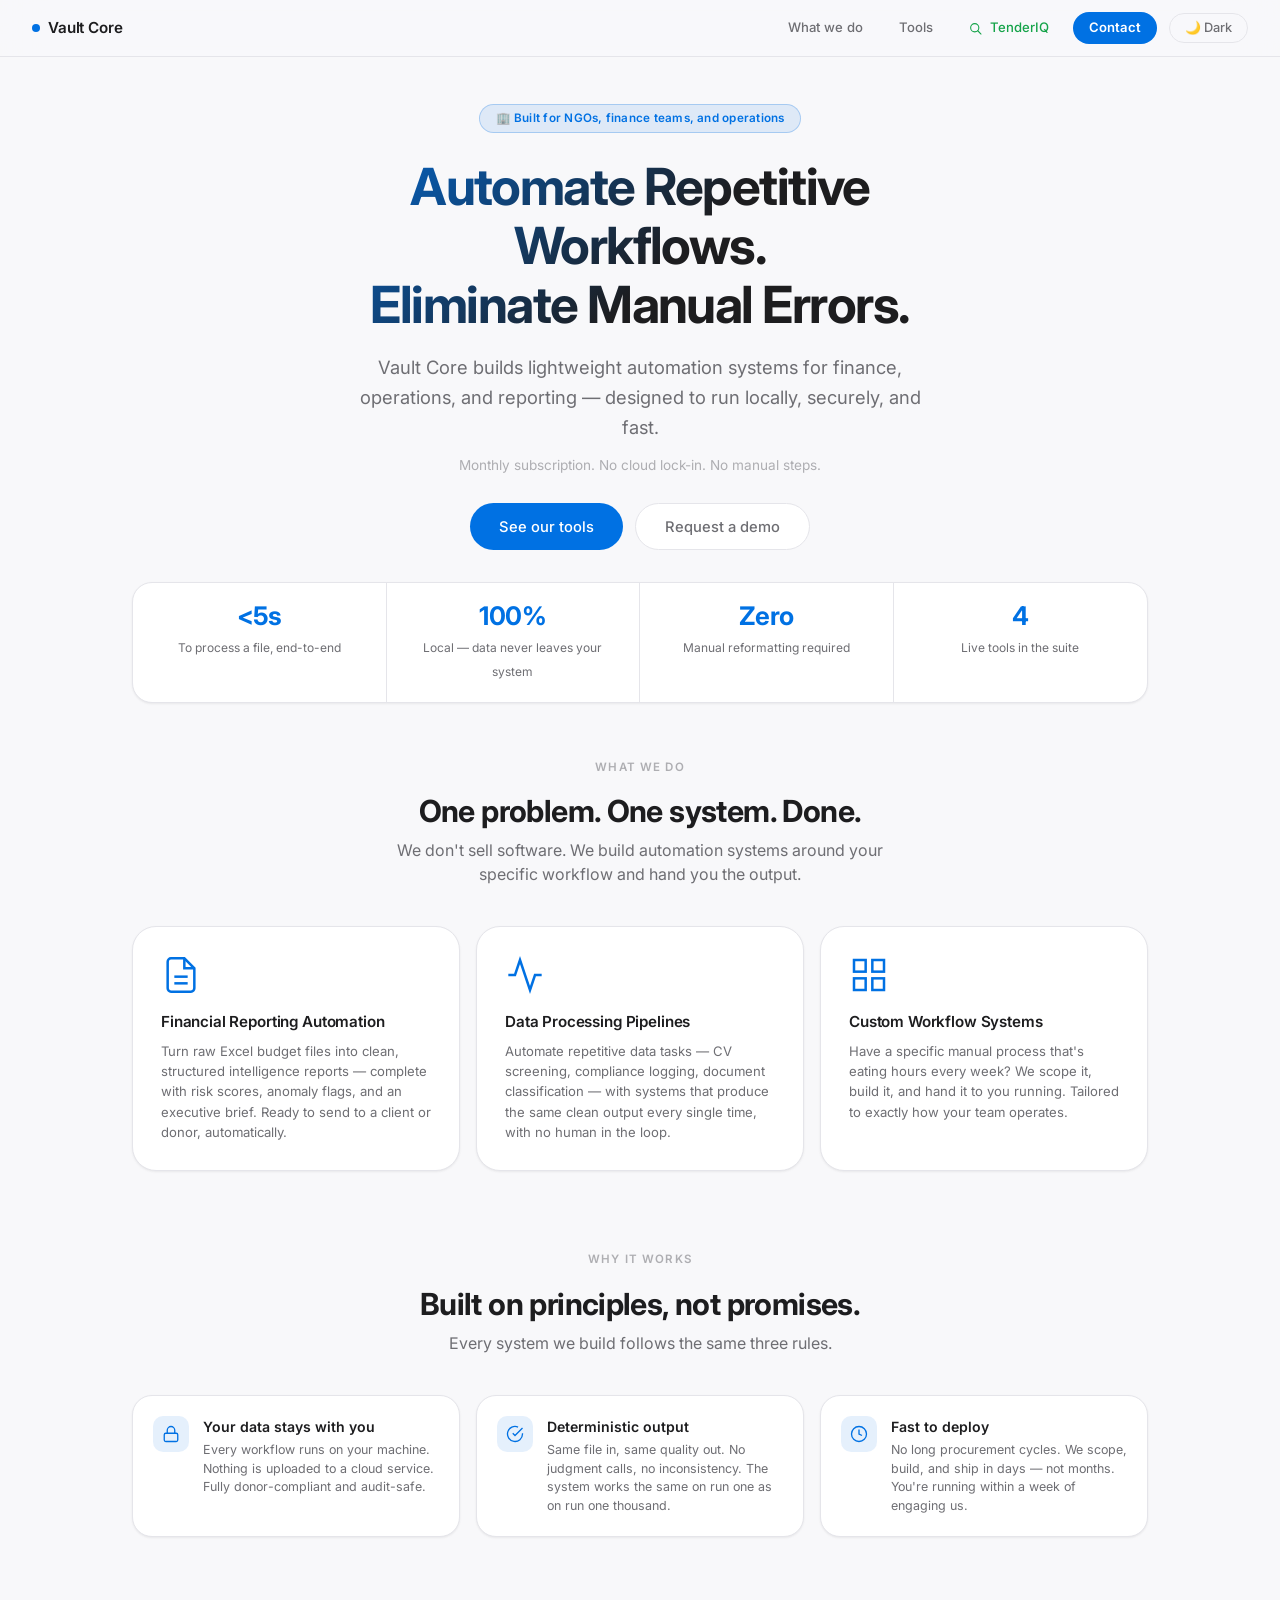
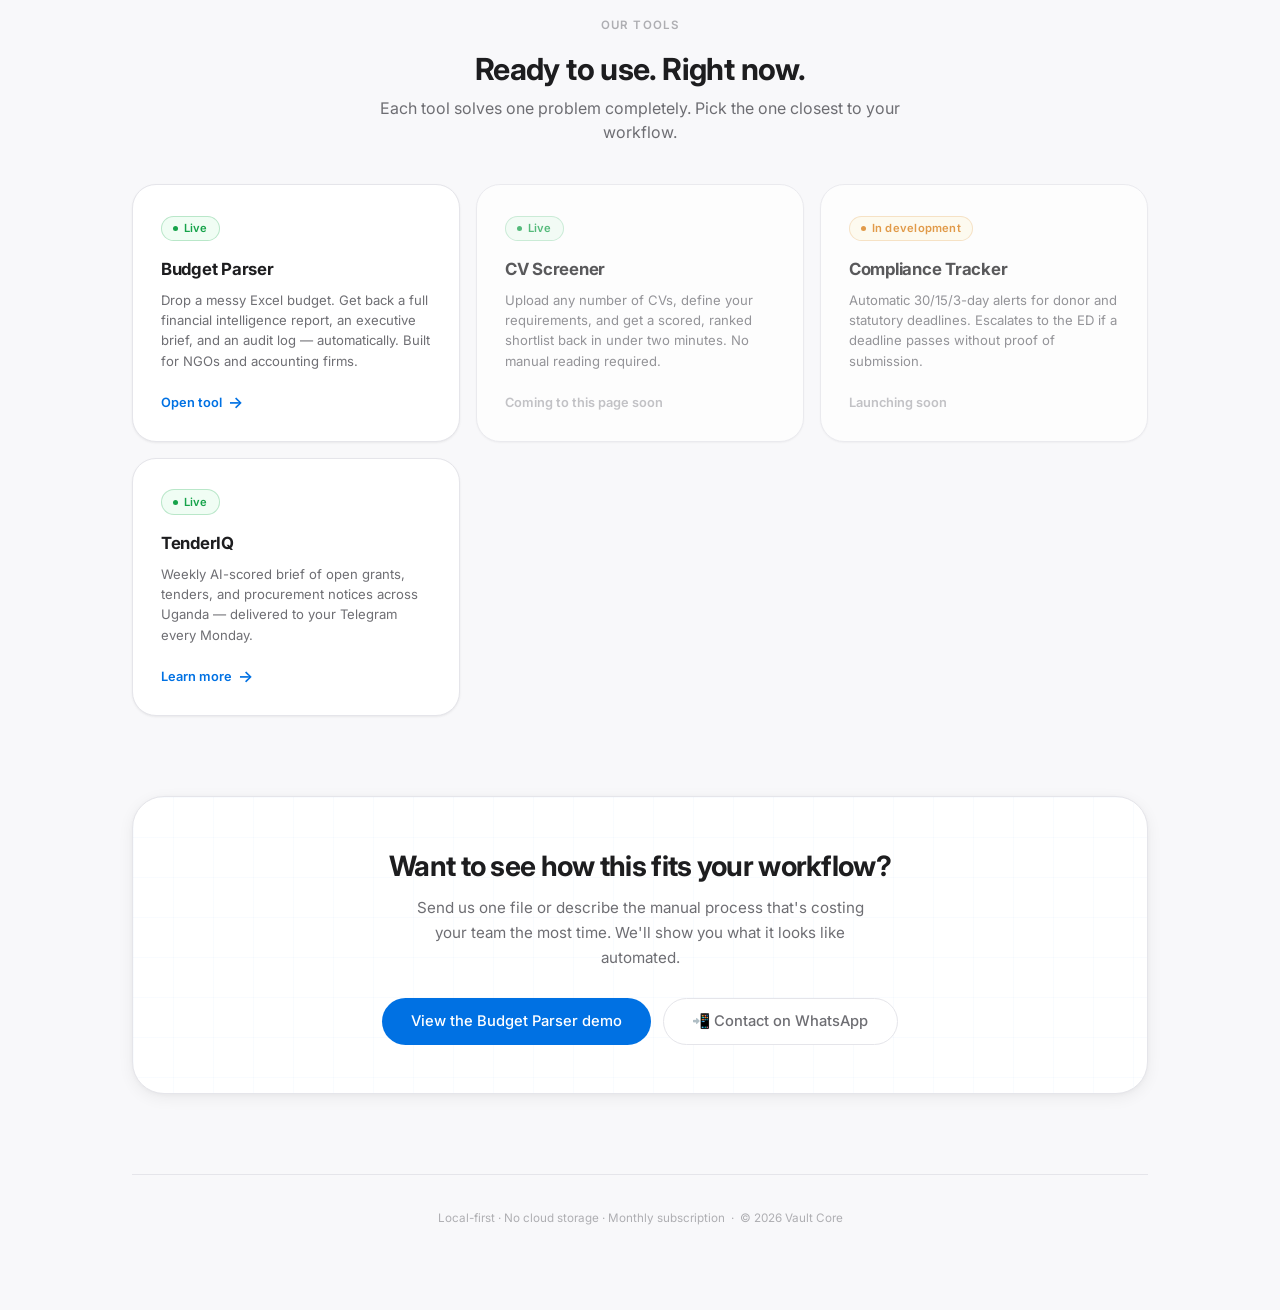
==== index.html @ b59894a9 "Update index.html" ====
<!DOCTYPE html>
<html lang="en">
<head>
  <meta charset="UTF-8">
  <meta name="viewport" content="width=device-width, initial-scale=1.0, viewport-fit=cover">
  <title>Vault Core — Automation Systems for Finance & Operations</title>
  <meta name="description" content="Vault Core builds lightweight automation systems for NGOs, finance teams, and operations — eliminating manual work with fast, local, deterministic workflows.">
  <link rel="icon" href="data:image/svg+xml,<svg xmlns='http://www.w3.org/2000/svg' viewBox='0 0 32 32'><rect width='32' height='32' rx='8' fill='%230071e3'/><text y='22' x='5' font-size='18' font-family='system-ui' fill='white'>V</text></svg>">

  <script>
    (function(){
      var t = localStorage.getItem('vc-theme');
      document.documentElement.setAttribute('data-theme', t === 'dark' ? 'dark' : 'light');
    })();
  </script>

  <link href="https://fonts.googleapis.com/css2?family=Inter:opsz,wght@14..32,300;14..32,400;14..32,500;14..32,600;14..32,700&display=swap" rel="stylesheet">

  <style>
    *, *::before, *::after { margin:0; padding:0; box-sizing:border-box; }

    /* ══════════════════════════════
       TOKENS — mirror Budget Parser
    ══════════════════════════════ */
    :root,
    [data-theme="light"] {
      --bg:          #f8f8fa;
      --bg-rgb:      248,248,250;
      --surface:     #ffffff;
      --surface-2:   #f2f2f7;
      --card-bg:     #ffffff;
      --text-1:      #1d1d1f;
      --text-2:      #6e6e73;
      --text-3:      #aeaeb2;
      --border:      #e5e5ea;
      --accent:      #0071e3;
      --accent-h:    #0064cc;
      --accent-dim:  rgba(0,113,227,.10);
      --ok:          #16a34a;
      --ok-bg:       #f0fdf4;
      --warning:     #d97706;
      --warning-bg:  #fffbeb;
      --sh-sm:       0 1px 3px rgba(0,0,0,.04), 0 1px 2px rgba(0,0,0,.03);
      --sh-md:       0 4px 16px rgba(0,0,0,.06), 0 1px 4px rgba(0,0,0,.03);
      --sh-lg:       0 12px 32px rgba(0,0,0,.09), 0 2px 8px rgba(0,0,0,.04);
      --sh-hover:    0 20px 40px rgba(0,0,0,.12);
    }

    [data-theme="dark"] {
      --bg:          #0a0a0b;
      --bg-rgb:      10,10,11;
      --surface:     #1c1c1e;
      --surface-2:   #2c2c2e;
      --card-bg:     #1c1c1e;
      --text-1:      #f5f5f7;
      --text-2:      #98989d;
      --text-3:      #636366;
      --border:      #2c2c2e;
      --accent:      #0a84ff;
      --accent-h:    #409cff;
      --accent-dim:  rgba(10,132,255,.14);
      --ok:          #4ade80;
      --ok-bg:       #0f2d1b;
      --warning:     #fbbf24;
      --warning-bg:  #2d2310;
      --sh-sm:       0 1px 3px rgba(0,0,0,.4);
      --sh-md:       0 4px 16px rgba(0,0,0,.5);
      --sh-lg:       0 12px 32px rgba(0,0,0,.6);
      --sh-hover:    0 20px 40px rgba(0,0,0,.7);
    }

    /* ══════════════════════════════
       BASE
    ══════════════════════════════ */
    html { scroll-behavior: smooth; }

    body {
      font-family: 'Inter', -apple-system, BlinkMacSystemFont, system-ui, sans-serif;
      background: var(--bg);
      color: var(--text-1);
      line-height: 1.5;
      -webkit-font-smoothing: antialiased;
      transition: background .3s, color .3s;
    }

    /* ══════════════════════════════
       ANIMATIONS
    ══════════════════════════════ */
    .reveal {
      opacity: 0;
      transform: translateY(20px);
      transition: opacity .55s cubic-bezier(.22,.68,0,1.2),
                  transform .55s cubic-bezier(.22,.68,0,1.2);
    }
    .reveal.in { opacity:1; transform:translateY(0); }
    .d1 { transition-delay:.08s; }
    .d2 { transition-delay:.16s; }
    .d3 { transition-delay:.24s; }
    .d4 { transition-delay:.32s; }

    /* ══════════════════════════════
       NAV
    ══════════════════════════════ */
    .nav {
      position: fixed; top:0; left:0; right:0; z-index:200;
      backdrop-filter: blur(24px) saturate(180%);
      -webkit-backdrop-filter: blur(24px) saturate(180%);
      background: rgba(var(--bg-rgb),.82);
      border-bottom: .5px solid var(--border);
      padding: .75rem 2rem;
      display: flex; justify-content:space-between; align-items:center;
    }

    .nav-brand {
      font-size:.95rem; font-weight:600; letter-spacing:-.01em;
      color:var(--text-1); text-decoration:none;
      display:flex; align-items:center; gap:.5rem;
    }

    .brand-pulse {
      width:8px; height:8px; border-radius:50%;
      background: var(--accent);
      animation: pulse 2.4s ease-out infinite;
    }
    @keyframes pulse {
      0%   { box-shadow: 0 0 0 0 rgba(0,113,227,.55); }
      70%  { box-shadow: 0 0 0 7px rgba(0,113,227,0); }
      100% { box-shadow: 0 0 0 0 rgba(0,113,227,0); }
    }
    [data-theme="dark"] .brand-pulse { animation-name: pulse-dk; }
    @keyframes pulse-dk {
      0%   { box-shadow: 0 0 0 0 rgba(10,132,255,.55); }
      70%  { box-shadow: 0 0 0 7px rgba(10,132,255,0); }
      100% { box-shadow: 0 0 0 0 rgba(10,132,255,0); }
    }

    .nav-right {
      display:flex; align-items:center; gap:.75rem;
    }

    .nav-link {
      font-size:.82rem; font-weight:500; color:var(--text-2);
      text-decoration:none; padding:.35rem .75rem; border-radius:980px;
      transition: color .2s, background .2s;
    }
    .nav-link:hover { color:var(--text-1); background:var(--surface-2); }

    .nav-cta {
      font-size:.82rem; font-weight:600;
      background:var(--accent); color:#fff;
      text-decoration:none; padding:.38rem 1rem; border-radius:980px;
      transition: background .18s;
    }
    .nav-cta:hover { background:var(--accent-h); }

    .theme-toggle {
      background:transparent; border:.5px solid var(--border);
      padding:.38rem .95rem; border-radius:980px;
      font-size:.8rem; font-weight:500; cursor:pointer;
      color:var(--text-2); font-family:inherit;
      transition: background .2s, color .2s;
    }
    .theme-toggle:hover { background:var(--border); color:var(--text-1); }

    /* ══════════════════════════════
       LAYOUT
    ══════════════════════════════ */
    .container {
      max-width:1080px; margin:0 auto;
      padding: 6.5rem 2rem 5rem;
    }

    section { margin-bottom:5rem; }

    .section-eyebrow {
      text-align:center; font-size:.72rem; font-weight:600;
      text-transform:uppercase; letter-spacing:.1em;
      color:var(--text-3); margin-bottom:1rem;
    }

    .section-title {
      text-align:center; font-size:1.9rem; font-weight:700;
      letter-spacing:-.02em; margin-bottom:.5rem; line-height:1.25;
    }

    .section-sub {
      text-align:center; font-size:1rem; color:var(--text-2);
      max-width:520px; margin:0 auto 2.5rem;
    }

    /* ══════════════════════════════
       HERO
    ══════════════════════════════ */
    .hero { text-align:center; max-width:720px; margin:0 auto 2rem; }

    .badge {
      display:inline-flex; align-items:center; gap:.4rem;
      background:var(--accent-dim); border:.5px solid rgba(0,113,227,.25);
      color:var(--accent); padding:.3rem 1rem; border-radius:980px;
      font-size:.73rem; font-weight:600; letter-spacing:.02em;
      margin-bottom:1.5rem;
    }
    [data-theme="dark"] .badge { border-color:rgba(10,132,255,.3); }

    .hero h1 {
      font-size:3.2rem; font-weight:700; letter-spacing:-.03em;
      line-height:1.15; margin-bottom:1.1rem;
      background: linear-gradient(135deg, var(--accent) 0%, var(--text-1) 55%);
      -webkit-background-clip:text; -webkit-text-fill-color:transparent;
      background-clip:text;
    }

    .hero-lead {
      font-size:1.15rem; color:var(--text-2);
      line-height:1.65; margin-bottom:.75rem;
      max-width:580px; margin-left:auto; margin-right:auto;
    }

    .hero-note { font-size:.85rem; color:var(--text-3); }

    .hero-actions {
      display:flex; gap:.75rem; justify-content:center;
      flex-wrap:wrap; margin-top:1.75rem;
    }

    .btn-primary {
      display:inline-flex; align-items:center; gap:.45rem;
      background:var(--accent); color:#fff; text-decoration:none;
      padding:.72rem 1.8rem; border-radius:980px;
      font-weight:500; font-size:.92rem;
      transition: background .18s, transform .12s;
    }
    .btn-primary:hover { background:var(--accent-h); transform:scale(1.025); }

    .btn-ghost {
      display:inline-flex; align-items:center; gap:.45rem;
      background:var(--surface); color:var(--text-2); text-decoration:none;
      padding:.72rem 1.8rem; border-radius:980px;
      border:.5px solid var(--border);
      font-weight:500; font-size:.92rem;
      transition: border-color .2s, color .2s;
    }
    .btn-ghost:hover { border-color:var(--accent); color:var(--accent); }

    /* ══════════════════════════════
       PROOF STRIP
    ══════════════════════════════ */
    .proof-strip {
      display:flex; flex-wrap:wrap;
      background:var(--surface); border:.5px solid var(--border);
      border-radius:1.25rem; box-shadow:var(--sh-sm);
      margin:2rem 0 3.5rem; overflow:hidden;
    }

    .proof-item {
      flex:1 1 160px; text-align:center; padding:1.25rem 1rem;
      border-right:.5px solid var(--border);
    }
    .proof-item:last-child { border-right:none; }

    .proof-num {
      display:block; font-size:1.6rem; font-weight:700;
      letter-spacing:-.02em; color:var(--accent); line-height:1; margin-bottom:.3rem;
    }

    .proof-label { font-size:.75rem; color:var(--text-2); }

    /* ══════════════════════════════
       PILLARS
    ══════════════════════════════ */
    .pillars {
      display:grid; grid-template-columns:repeat(3,1fr); gap:1rem;
    }

    .pillar-card {
      background:var(--card-bg); border:.5px solid var(--border);
      border-radius:1.5rem; padding:1.75rem; box-shadow:var(--sh-sm);
      transition: border-color .2s, transform .2s, box-shadow .2s;
    }
    .pillar-card:hover {
      border-color:var(--accent); transform:translateY(-3px); box-shadow:var(--sh-md);
    }

    .pillar-icon {
      width:40px; height:40px; margin-bottom:1rem;
      stroke:var(--accent); stroke-width:1.5; fill:none; display:block;
    }

    .pillar-card h3 {
      font-size:.95rem; font-weight:600; margin-bottom:.45rem; letter-spacing:-.01em;
    }

    .pillar-card p { font-size:.82rem; color:var(--text-2); line-height:1.55; }

    /* ══════════════════════════════
       TRUST POINTS
    ══════════════════════════════ */
    .trust-row {
      display:grid; grid-template-columns:repeat(3,1fr); gap:1rem;
    }

    .trust-item {
      display:flex; align-items:flex-start; gap:.85rem;
      background:var(--surface); border:.5px solid var(--border);
      border-radius:1.25rem; padding:1.25rem; box-shadow:var(--sh-sm);
    }

    .trust-icon {
      flex-shrink:0; width:36px; height:36px; border-radius:10px;
      background:var(--accent-dim);
      display:flex; align-items:center; justify-content:center;
    }

    .trust-icon svg {
      width:18px; height:18px; stroke:var(--accent); stroke-width:1.75; fill:none;
    }

    .trust-item h4 { font-size:.88rem; font-weight:600; margin-bottom:.25rem; }
    .trust-item p  { font-size:.78rem; color:var(--text-2); line-height:1.5; }

    /* ══════════════════════════════
       PRODUCTS GRID
    ══════════════════════════════ */
    .products-grid {
      display:grid; grid-template-columns:repeat(3,1fr); gap:1rem;
    }

    .product-card {
      background:var(--card-bg); border:.5px solid var(--border);
      border-radius:1.5rem; padding:1.75rem; box-shadow:var(--sh-sm);
      text-decoration:none; color:inherit; display:block;
      transition: border-color .2s, transform .2s, box-shadow .2s;
      position:relative; overflow:hidden;
    }

    .product-card.active:hover {
      border-color:var(--accent); transform:translateY(-3px); box-shadow:var(--sh-md);
    }

    .product-card.inactive { cursor:default; opacity:.72; }

    .product-status {
      display:inline-flex; align-items:center; gap:.35rem;
      font-size:.7rem; font-weight:600; padding:.22rem .7rem;
      border-radius:980px; margin-bottom:1rem; letter-spacing:.02em;
    }

    .status-live    { background:var(--ok-bg); color:var(--ok); border:.5px solid rgba(22,163,74,.25); }
    .status-soon    { background:var(--surface-2); color:var(--text-3); border:.5px solid var(--border); }
    .status-build   { background:var(--warning-bg); color:var(--warning); border:.5px solid rgba(217,119,6,.25); }

    .status-dot {
      width:5px; height:5px; border-radius:50%; background:currentColor;
    }
    .status-live .status-dot {
      animation: dot-pulse 2s ease-in-out infinite;
    }
    @keyframes dot-pulse { 0%,100%{opacity:1} 50%{opacity:.3} }

    .product-card h3 {
      font-size:1.05rem; font-weight:700; margin-bottom:.45rem; letter-spacing:-.015em;
    }

    .product-card p { font-size:.82rem; color:var(--text-2); line-height:1.55; margin-bottom:1.1rem; }

    .product-link {
      display:inline-flex; align-items:center; gap:.35rem;
      font-size:.8rem; font-weight:600; color:var(--accent);
      transition: gap .15s;
    }

    .product-card.active:hover .product-link { gap:.6rem; }

    .product-link-arrow { font-size:1rem; line-height:1; }

    /* ══════════════════════════════
       SOFT CTA
    ══════════════════════════════ */
    .soft-cta {
      background:var(--surface); border:.5px solid var(--border);
      border-radius:2rem; padding:3rem 2rem;
      text-align:center; box-shadow:var(--sh-md);
      position:relative; overflow:hidden;
    }

    .soft-cta::before {
      content:''; position:absolute; inset:0;
      background-image:
        linear-gradient(rgba(0,113,227,.025) 1px,transparent 1px),
        linear-gradient(90deg,rgba(0,113,227,.025) 1px,transparent 1px);
      background-size:40px 40px;
      pointer-events:none;
    }

    .soft-cta h2 {
      position:relative; font-size:1.75rem; font-weight:700;
      letter-spacing:-.025em; margin-bottom:.5rem;
    }

    .soft-cta p {
      position:relative; color:var(--text-2); font-size:.95rem;
      max-width:480px; margin:0 auto 1.75rem; line-height:1.65;
    }

    .soft-cta-actions {
      position:relative; display:flex; gap:.75rem;
      justify-content:center; flex-wrap:wrap;
    }

    /* ══════════════════════════════
       FOOTER
    ══════════════════════════════ */
    footer {
      margin-top:3rem; text-align:center;
      font-size:.73rem; color:var(--text-3);
      border-top:.5px solid var(--border);
      padding-top:2rem; line-height:2;
    }

    /* ══════════════════════════════
       RESPONSIVE
    ══════════════════════════════ */
    @media (max-width:840px) {
      .pillars       { grid-template-columns:1fr; }
      .trust-row     { grid-template-columns:1fr; }
      .products-grid { grid-template-columns:1fr; }
    }

    @media (max-width:600px) {
      .container { padding:5.5rem 1.1rem 4rem; }
      .hero h1 { font-size:2.1rem; }
      .hero-lead { font-size:1rem; }
      .section-title { font-size:1.5rem; }
      .proof-strip { border-radius:1rem; }
      .proof-item { border-right:none; border-bottom:.5px solid var(--border); }
      .proof-item:last-child { border-bottom:none; }
      .nav { padding:.7rem 1.1rem; }
      .nav-link { display:none; }
    }
  </style>
</head>
<body>

<!-- NAV -->
<nav class="nav">
  <a class="nav-brand" href="#">
    <span class="brand-pulse"></span>Vault Core
  </a>
  <div class="nav-right">
    <a class="nav-link" href="#what-we-do">What we do</a>
    <a class="nav-link" href="#tools">Tools</a>
    <a class="nav-link" href="tenderiq.html" style="color:var(--ok);">
        <svg width="1em" height="1em" viewBox="0 0 24 24" fill="none" stroke="currentColor" stroke-width="2" stroke-linecap="round" stroke-linejoin="round" aria-hidden="true" style="vertical-align: middle; margin-right: 4px;">
            <circle cx="10.5" cy="10.5" r="7.5"/>
            <line x1="16" y1="16" x2="22" y2="22"/>
        </svg>
        TenderIQ
    </a>
    <a class="nav-cta" href="https://wa.me/256726432203?text=Hi%2C+I%27d+like+to+learn+more+about+Vault+Core" target="_blank" rel="noopener">Contact</a>
    <button class="theme-toggle" id="themeToggle">🌙 Dark</button>
</div>
</nav>

<div class="container">

  <!-- ── HERO ── -->
  <section style="margin-bottom:1.5rem;">
    <div class="hero">
      <div class="badge reveal">🏢 Built for NGOs, finance teams, and operations</div>
      <h1 class="reveal d1">Automate Repetitive Workflows.<br>Eliminate Manual Errors.</h1>
      <p class="hero-lead reveal d2">
        Vault Core builds lightweight automation systems for finance, operations, and reporting —
        designed to run locally, securely, and fast.
      </p>
      <p class="hero-note reveal d3">Monthly subscription. No cloud lock-in. No manual steps.</p>
      <div class="hero-actions reveal d4">
        <a href="#tools" class="btn-primary">See our tools</a>
        <a href="https://wa.me/256726432203?text=Hi%2C+I%27d+like+to+see+a+demo+of+Vault+Core" target="_blank" rel="noopener" class="btn-ghost">Request a demo</a>
      </div>
    </div>
  </section>

  <!-- ── PROOF STRIP ── -->
  <div class="proof-strip reveal">
    <div class="proof-item">
      <span class="proof-num">&lt;5s</span>
      <span class="proof-label">To process a file, end-to-end</span>
    </div>
    <div class="proof-item">
      <span class="proof-num">100%</span>
      <span class="proof-label">Local — data never leaves your system</span>
    </div>
    <div class="proof-item">
      <span class="proof-num">Zero</span>
      <span class="proof-label">Manual reformatting required</span>
    </div>
    <div class="proof-item">
      <span class="proof-num">4</span>
      <span class="proof-label">Live tools in the suite</span>
    </div>
  </div>

  <!-- ── WHAT WE DO ── -->
  <section id="what-we-do">
    <p class="section-eyebrow reveal">What we do</p>
    <h2 class="section-title reveal d1">One problem. One system. Done.</h2>
    <p class="section-sub reveal d2">We don't sell software. We build automation systems around your specific workflow and hand you the output.</p>

    <div class="pillars">
      <div class="pillar-card reveal d1">
        <svg class="pillar-icon" viewBox="0 0 24 24">
          <path d="M14 2H6a2 2 0 0 0-2 2v16a2 2 0 0 0 2 2h12a2 2 0 0 0 2-2V8z"/>
          <polyline points="14 2 14 8 20 8"/>
          <line x1="16" y1="13" x2="8" y2="13"/>
          <line x1="16" y1="17" x2="8" y2="17"/>
        </svg>
        <h3>Financial Reporting Automation</h3>
        <p>Turn raw Excel budget files into clean, structured intelligence reports — complete with risk scores, anomaly flags, and an executive brief. Ready to send to a client or donor, automatically.</p>
      </div>
      <div class="pillar-card reveal d2">
        <svg class="pillar-icon" viewBox="0 0 24 24">
          <polyline points="22 12 18 12 15 21 9 3 6 12 2 12"/>
        </svg>
        <h3>Data Processing Pipelines</h3>
        <p>Automate repetitive data tasks — CV screening, compliance logging, document classification — with systems that produce the same clean output every single time, with no human in the loop.</p>
      </div>
      <div class="pillar-card reveal d3">
        <svg class="pillar-icon" viewBox="0 0 24 24">
          <rect x="3" y="3" width="7" height="7"/><rect x="14" y="3" width="7" height="7"/>
          <rect x="14" y="14" width="7" height="7"/><rect x="3" y="14" width="7" height="7"/>
        </svg>
        <h3>Custom Workflow Systems</h3>
        <p>Have a specific manual process that's eating hours every week? We scope it, build it, and hand it to you running. Tailored to exactly how your team operates.</p>
      </div>
    </div>
  </section>

  <!-- ── WHY TRUST US ── -->
  <section>
    <p class="section-eyebrow reveal">Why it works</p>
    <h2 class="section-title reveal d1">Built on principles, not promises.</h2>
    <p class="section-sub reveal d2">Every system we build follows the same three rules.</p>

    <div class="trust-row">
      <div class="trust-item reveal d1">
        <div class="trust-icon">
          <svg viewBox="0 0 24 24"><rect x="3" y="11" width="18" height="11" rx="2"/><path d="M7 11V7a5 5 0 0 1 10 0v4"/></svg>
        </div>
        <div>
          <h4>Your data stays with you</h4>
          <p>Every workflow runs on your machine. Nothing is uploaded to a cloud service. Fully donor-compliant and audit-safe.</p>
        </div>
      </div>
      <div class="trust-item reveal d2">
        <div class="trust-icon">
          <svg viewBox="0 0 24 24"><polyline points="22 4 12 14.01 9 11.01"/><path d="M22 11.08V12a10 10 0 1 1-5.93-9.14"/></svg>
        </div>
        <div>
          <h4>Deterministic output</h4>
          <p>Same file in, same quality out. No judgment calls, no inconsistency. The system works the same on run one as on run one thousand.</p>
        </div>
      </div>
      <div class="trust-item reveal d3">
        <div class="trust-icon">
          <svg viewBox="0 0 24 24"><circle cx="12" cy="12" r="10"/><polyline points="12 6 12 12 16 14"/></svg>
        </div>
        <div>
          <h4>Fast to deploy</h4>
          <p>No long procurement cycles. We scope, build, and ship in days — not months. You're running within a week of engaging us.</p>
        </div>
      </div>
    </div>
  </section>

  <!-- ── TOOLS ── -->
  <section id="tools">
    <p class="section-eyebrow reveal">Our tools</p>
    <h2 class="section-title reveal d1">Ready to use. Right now.</h2>
    <p class="section-sub reveal d2">Each tool solves one problem completely. Pick the one closest to your workflow.</p>

    <div class="products-grid">

      <!-- Budget Parser -->
      <a href="https://alielgali44.github.io/Vault-Core/" class="product-card active reveal d1">
        <span class="product-status status-live">
          <span class="status-dot"></span>Live
        </span>
        <h3>Budget Parser</h3>
        <p>Drop a messy Excel budget. Get back a full financial intelligence report, an executive brief, and an audit log — automatically. Built for NGOs and accounting firms.</p>
        <span class="product-link">Open tool <span class="product-link-arrow">→</span></span>
      </a>

      <!-- CV Screener -->
      <div class="product-card inactive reveal d2">
        <span class="product-status status-live">
          <span class="status-dot"></span>Live
        </span>
        <h3>CV Screener</h3>
        <p>Upload any number of CVs, define your requirements, and get a scored, ranked shortlist back in under two minutes. No manual reading required.</p>
        <span class="product-link" style="color:var(--text-3);">Coming to this page soon</span>
      </div>

      <!-- Compliance Tracker -->
      <div class="product-card inactive reveal d3">
        <span class="product-status status-build">
          <span class="status-dot"></span>In development
        </span>
        <h3>Compliance Tracker</h3>
        <p>Automatic 30/15/3-day alerts for donor and statutory deadlines. Escalates to the ED if a deadline passes without proof of submission.</p>
        <span class="product-link" style="color:var(--text-3);">Launching soon</span>
      </div>

      <!-- TenderIQ -->
      <a href="tenderiq.html" class="product-card active reveal d4">
        <span class="product-status status-live">
          <span class="status-dot"></span>Live
        </span>
        <h3>TenderIQ</h3>
        <p>Weekly AI-scored brief of open grants, tenders, and procurement notices across Uganda — delivered to your Telegram every Monday.</p>
        <span class="product-link">Learn more <span class="product-link-arrow">→</span></span>
      </a>

    </div>
  </section>

  <!-- ── SOFT CTA ── -->
  <section class="reveal">
    <div class="soft-cta">
      <h2>Want to see how this fits your workflow?</h2>
      <p>Send us one file or describe the manual process that's costing your team the most time. We'll show you what it looks like automated.</p>
      <div class="soft-cta-actions">
        <a href="https://alielgali44.github.io/Vault-Core/" target="_blank" rel="noopener" class="btn-primary">View the Budget Parser demo</a>
        <a href="https://wa.me/256726432203?text=Hi%2C+I%27d+like+to+discuss+automating+a+workflow" target="_blank" rel="noopener" class="btn-ghost">📲 Contact on WhatsApp</a>
      </div>
    </div>
  </section>

  <footer>
    Local-first · No cloud storage · Monthly subscription &nbsp;·&nbsp; © 2026 Vault Core
  </footer>

</div>

<script>
  /* THEME */
  const html   = document.documentElement;
  const toggle = document.getElementById('themeToggle');

  function applyTheme(t) {
    html.setAttribute('data-theme', t);
    localStorage.setItem('vc-theme', t);
    toggle.textContent = t === 'dark' ? '☀️ Light' : '🌙 Dark';
  }

  toggle.textContent = html.getAttribute('data-theme') === 'dark' ? '☀️ Light' : '🌙 Dark';
  toggle.addEventListener('click', () => {
    applyTheme(html.getAttribute('data-theme') === 'dark' ? 'light' : 'dark');
  });

  /* SCROLL REVEAL */
  const io = new IntersectionObserver(entries => {
    entries.forEach(e => {
      if (e.isIntersecting) { e.target.classList.add('in'); io.unobserve(e.target); }
    });
  }, { threshold: 0.08 });

  document.querySelectorAll('.reveal').forEach(el => io.observe(el));
</script>

</body>
</html>
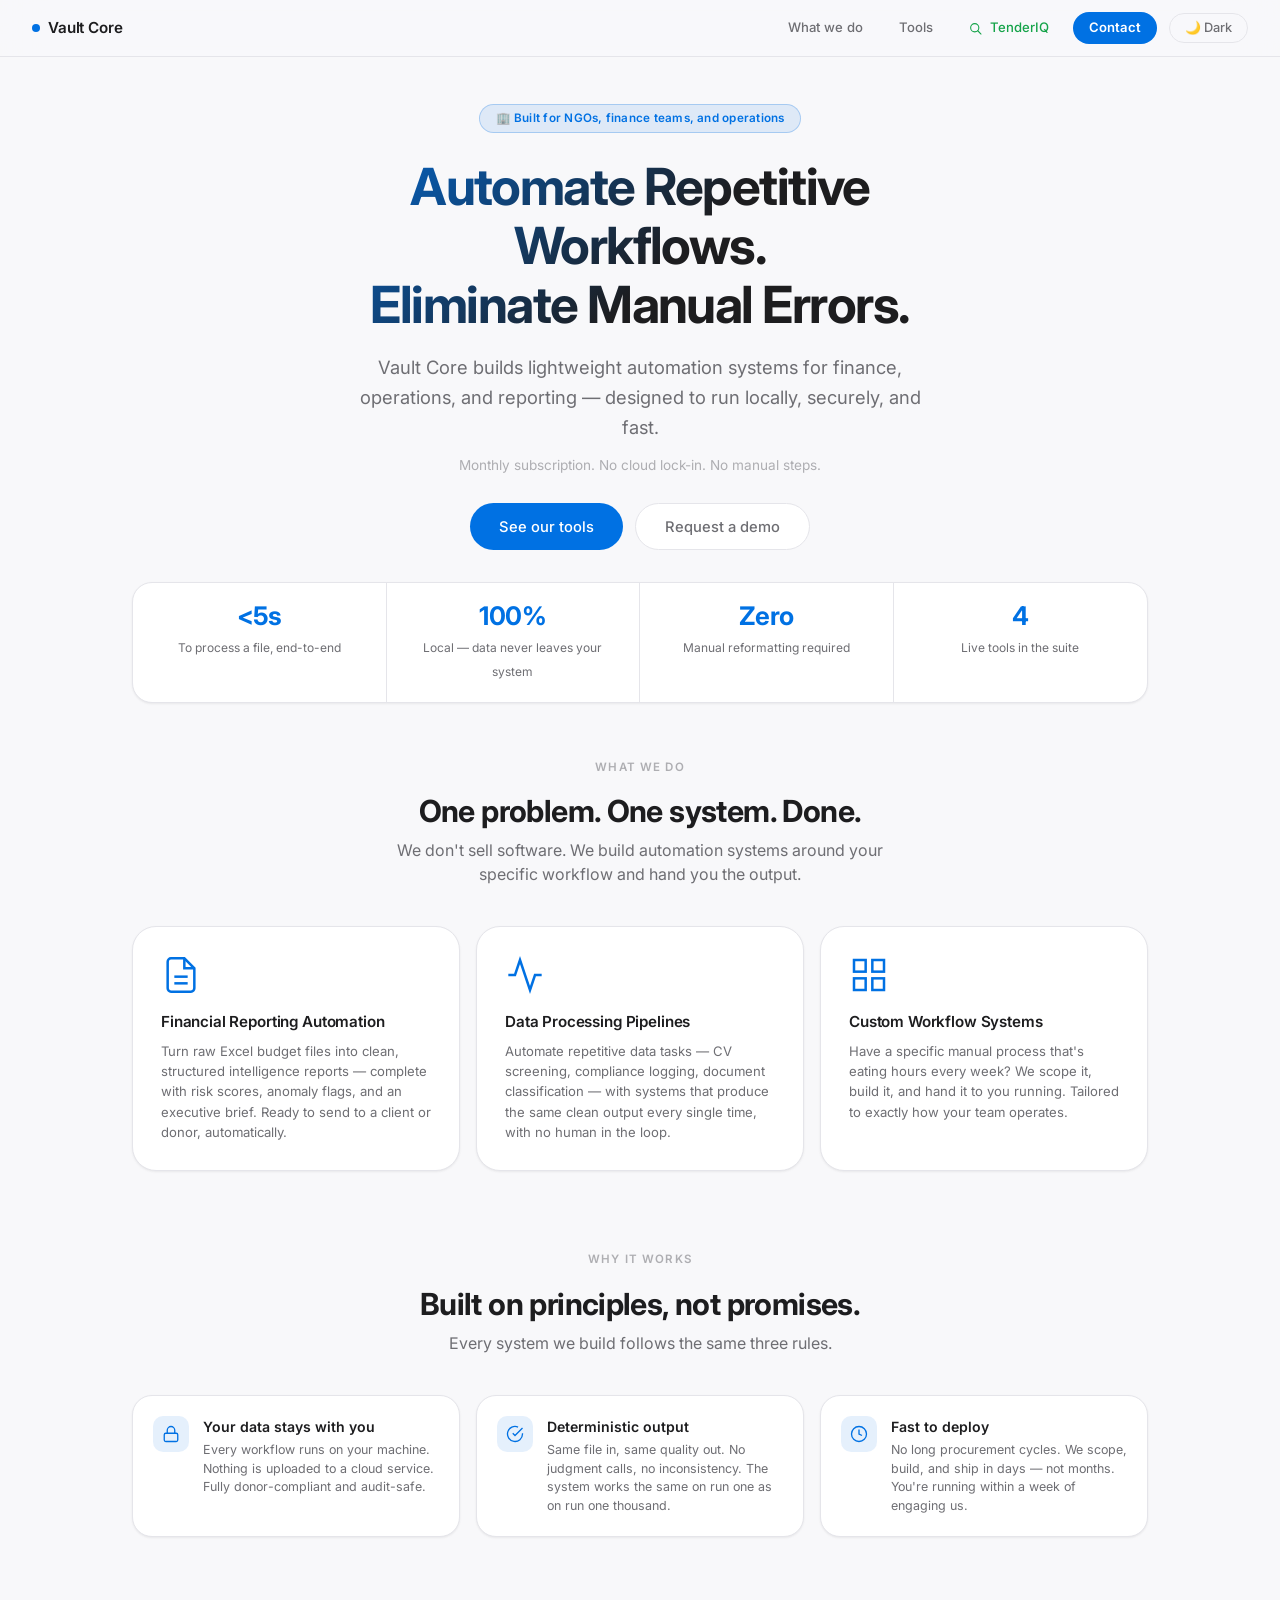
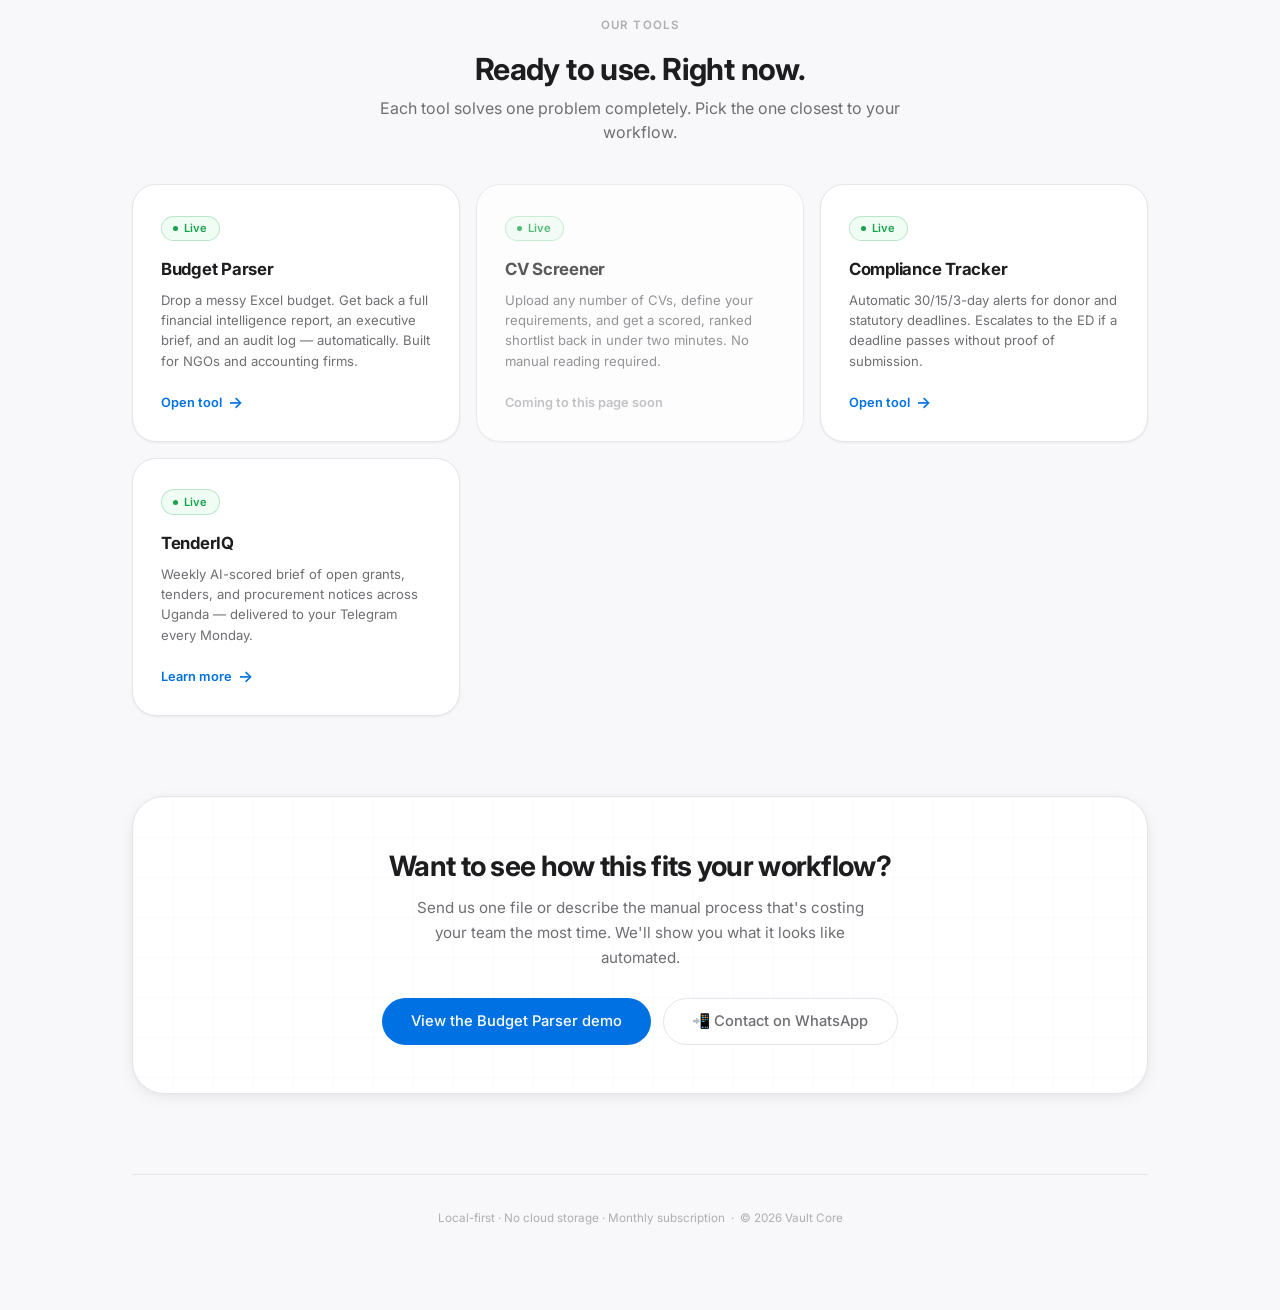
==== commit 55645e9a: "Update Compliance Tracker card to active status" ====
--- a/index.html
+++ b/index.html
@@ -601,14 +601,14 @@
       </div>
 
       <!-- Compliance Tracker -->
-      <div class="product-card inactive reveal d3">
-        <span class="product-status status-build">
-          <span class="status-dot"></span>In development
+      <a href="compliance-tracker.html" class="product-card active reveal d3">
+        <span class="product-status status-live">
+          <span class="status-dot"></span>Live
         </span>
         <h3>Compliance Tracker</h3>
         <p>Automatic 30/15/3-day alerts for donor and statutory deadlines. Escalates to the ED if a deadline passes without proof of submission.</p>
-        <span class="product-link" style="color:var(--text-3);">Launching soon</span>
-      </div>
+        <span class="product-link">Open tool <span class="product-link-arrow">→</span></span>
+      </a>
 
       <!-- TenderIQ -->
       <a href="tenderiq.html" class="product-card active reveal d4">
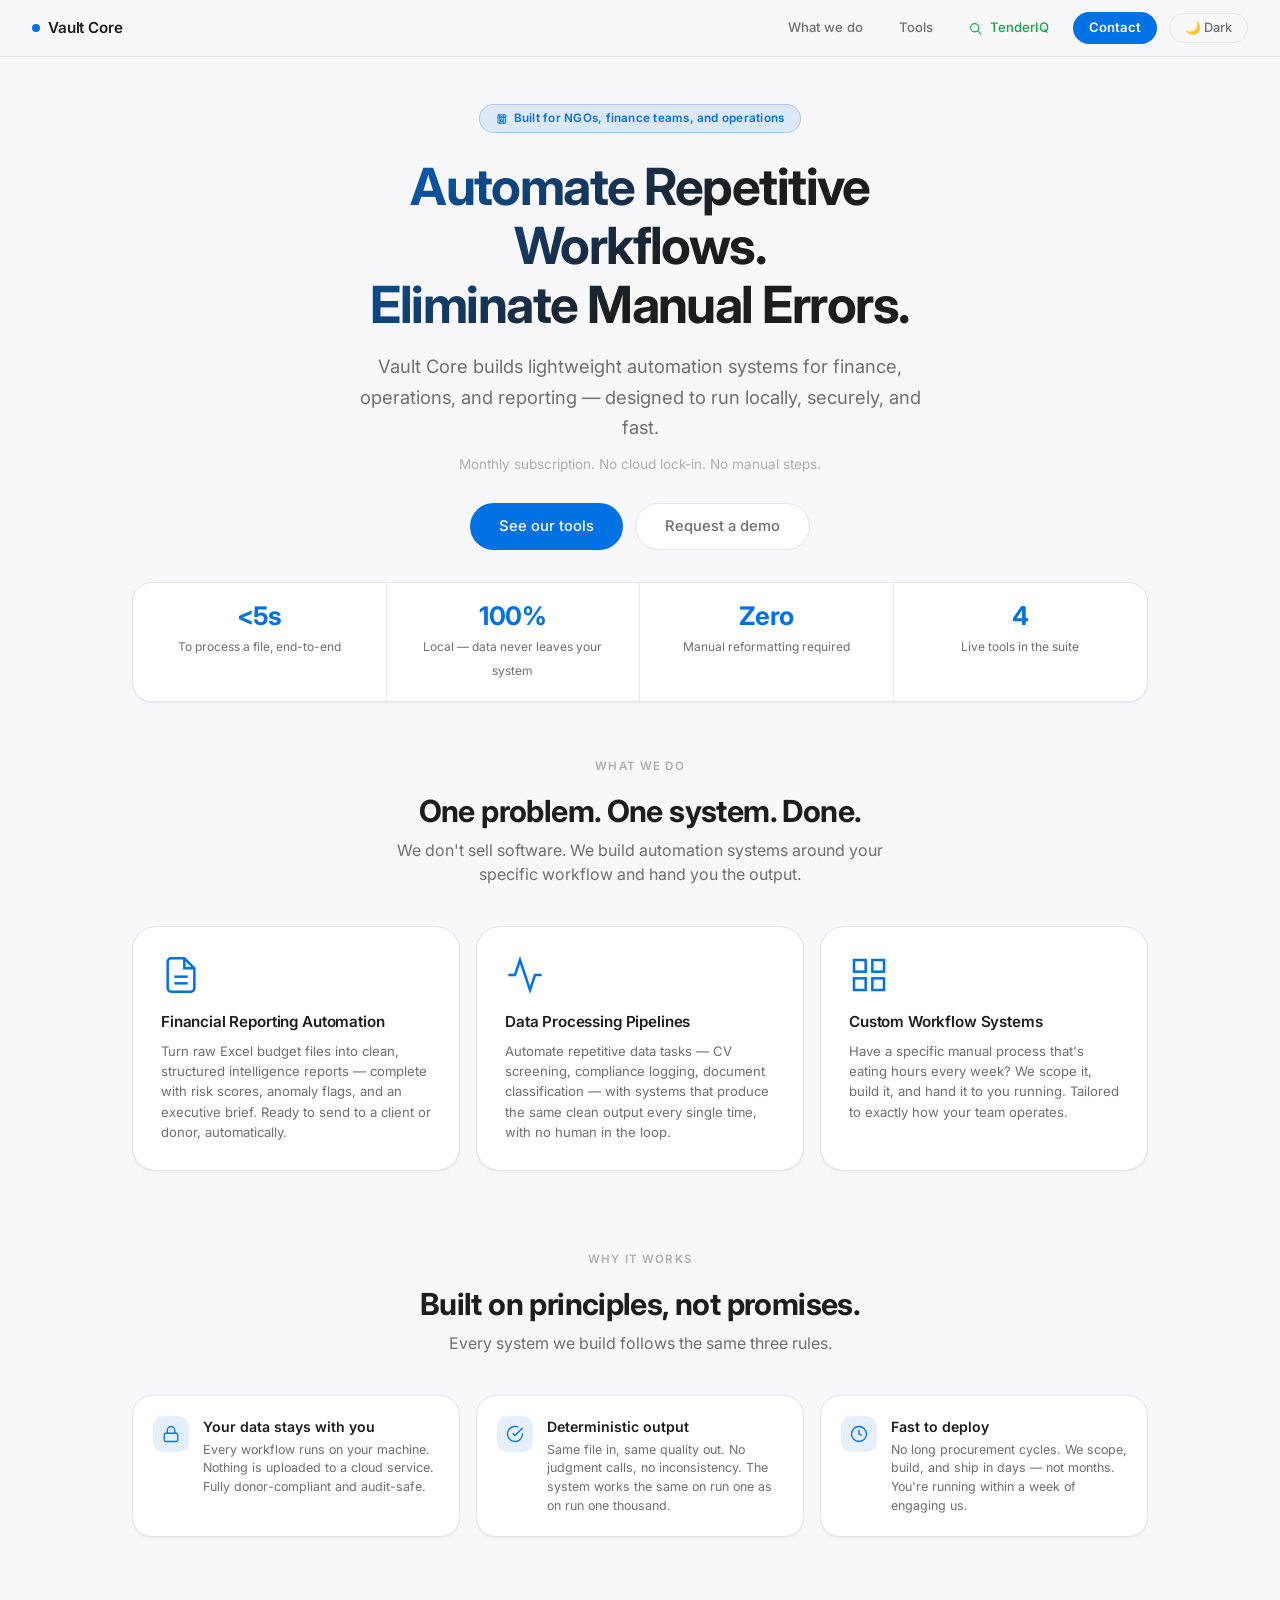
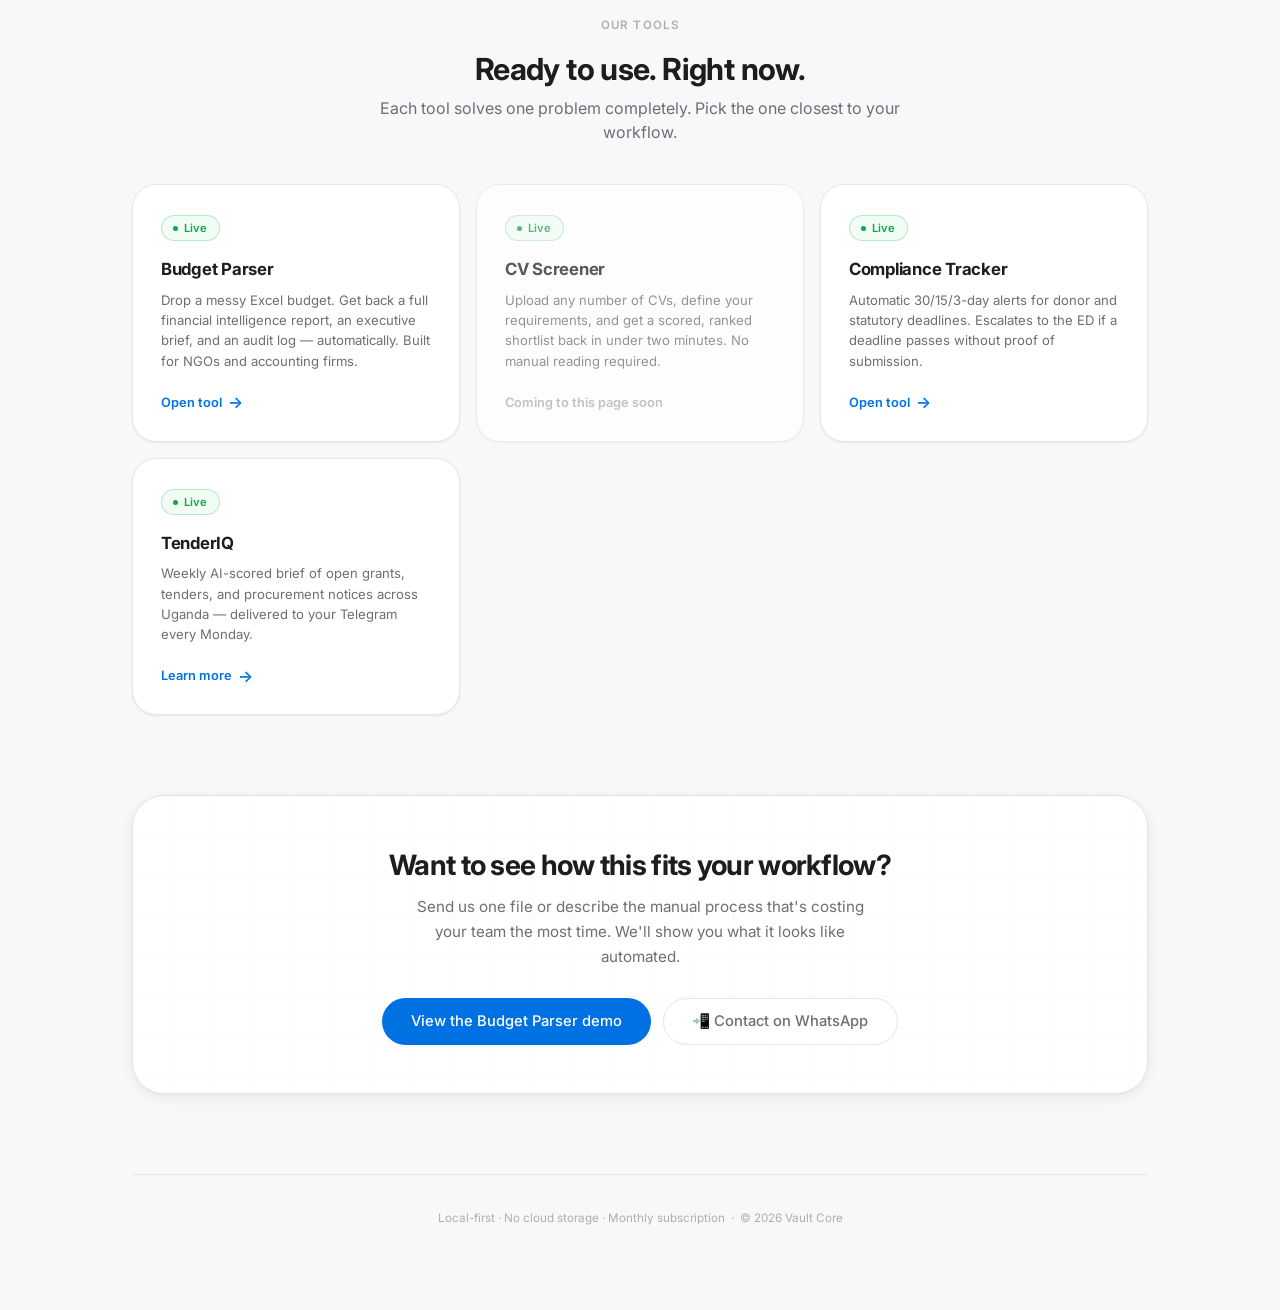
==== commit a79b0883: "Enhance hero section with new badge and icon" ====
--- a/index.html
+++ b/index.html
@@ -466,7 +466,18 @@
   <!-- ── HERO ── -->
   <section style="margin-bottom:1.5rem;">
     <div class="hero">
-      <div class="badge reveal">🏢 Built for NGOs, finance teams, and operations</div>
+      <div class="badge reveal">
+  <svg width="1em" height="1em" viewBox="0 0 24 24" fill="none" stroke="currentColor" stroke-width="2" stroke-linecap="round" stroke-linejoin="round">
+    <rect x="4" y="4" width="16" height="17" rx="1" />
+    <line x1="8" y1="4" x2="8" y2="21" />
+    <line x1="16" y1="4" x2="16" y2="21" />
+    <rect x="10" y="14" width="4" height="4" />
+    <rect x="7" y="8" width="2" height="2" />
+    <rect x="11" y="8" width="2" height="2" />
+    <rect x="15" y="8" width="2" height="2" />
+  </svg>
+  Built for NGOs, finance teams, and operations
+</div>
       <h1 class="reveal d1">Automate Repetitive Workflows.<br>Eliminate Manual Errors.</h1>
       <p class="hero-lead reveal d2">
         Vault Core builds lightweight automation systems for finance, operations, and reporting —
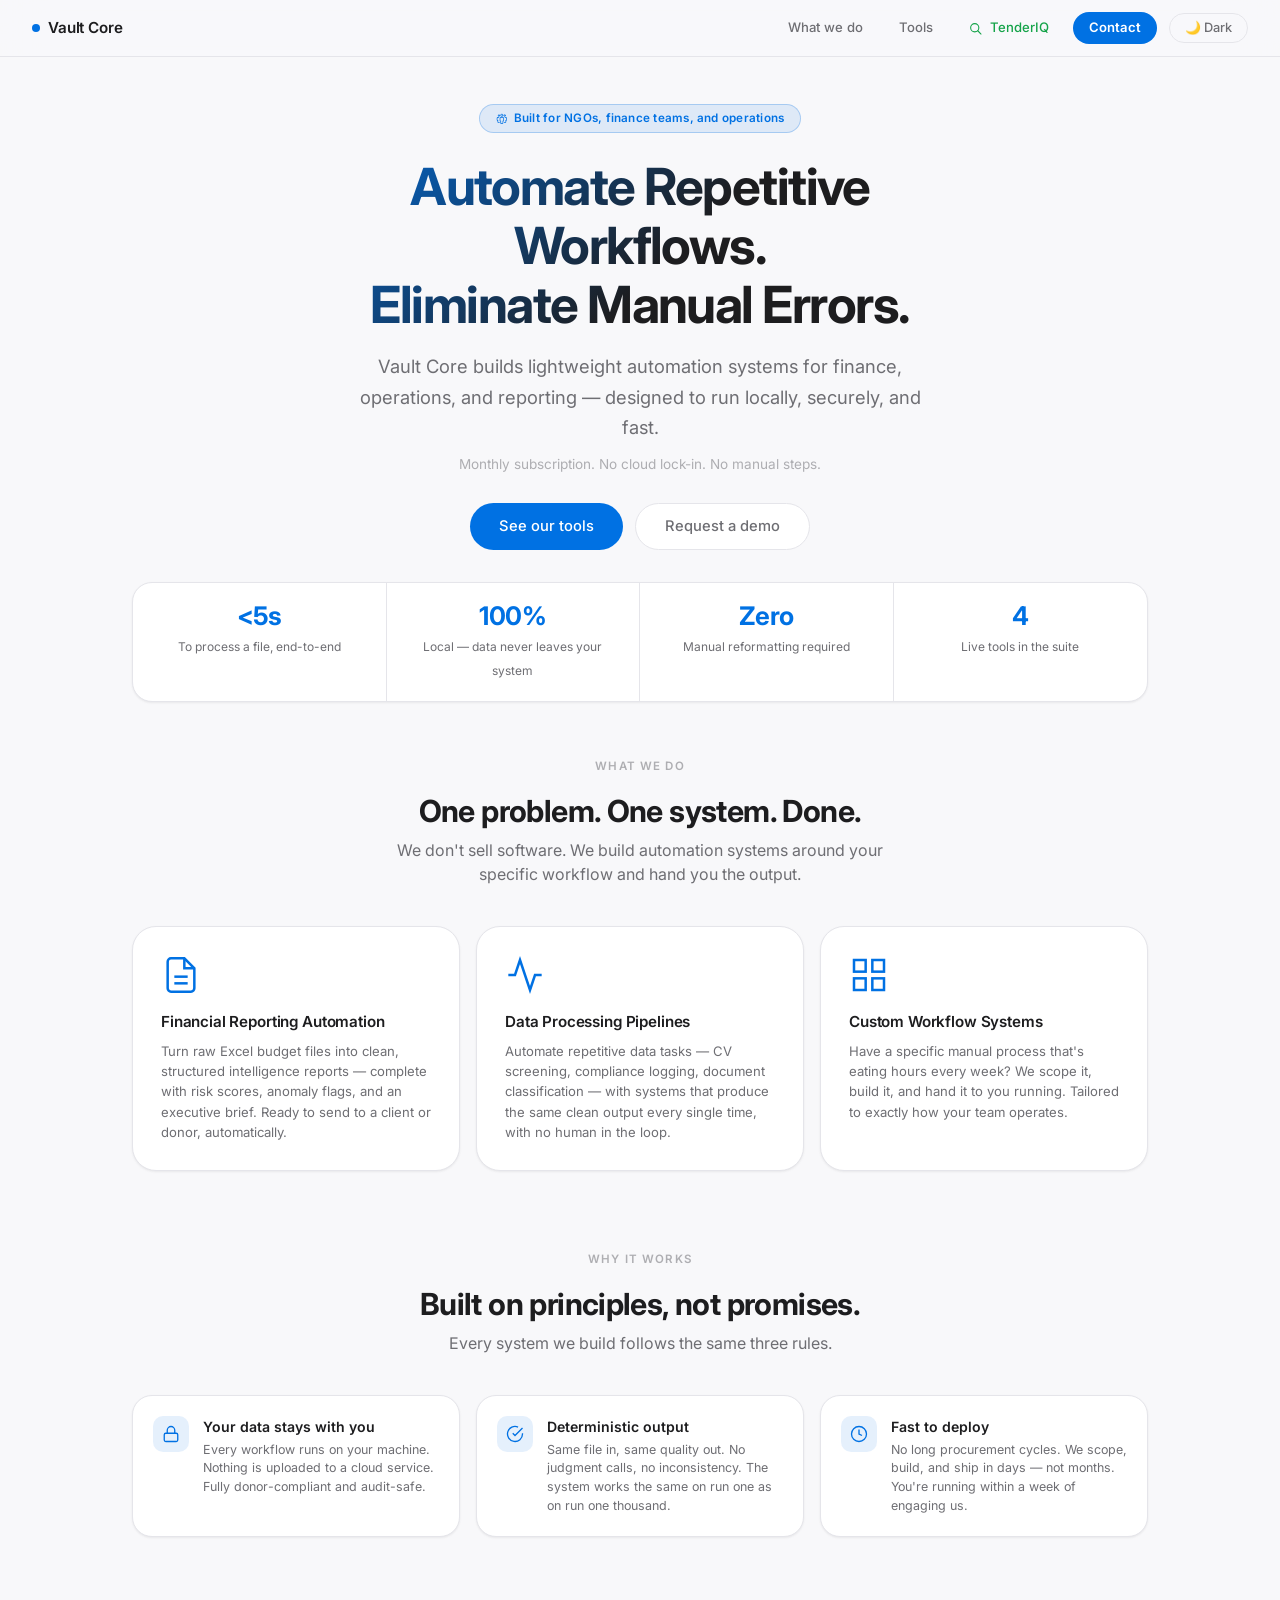
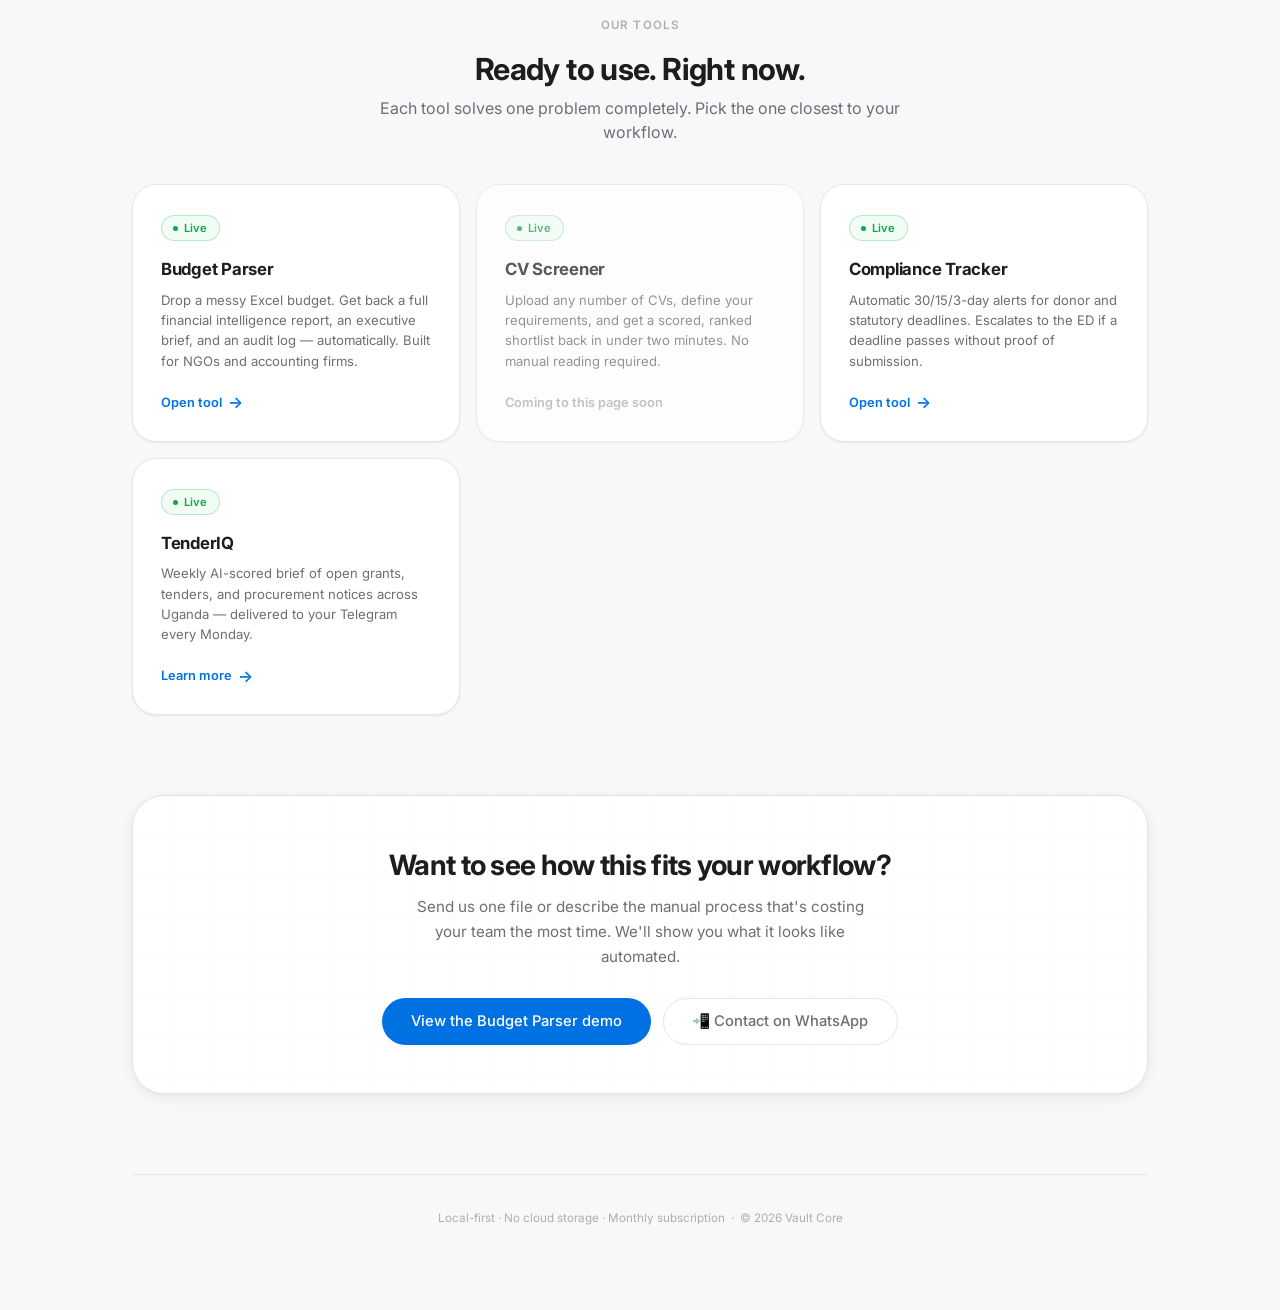
==== commit 40a027e5: "Replace old SVG icon with new design" ====
--- a/index.html
+++ b/index.html
@@ -467,14 +467,8 @@
   <section style="margin-bottom:1.5rem;">
     <div class="hero">
       <div class="badge reveal">
-  <svg width="1em" height="1em" viewBox="0 0 24 24" fill="none" stroke="currentColor" stroke-width="2" stroke-linecap="round" stroke-linejoin="round">
-    <rect x="4" y="4" width="16" height="17" rx="1" />
-    <line x1="8" y1="4" x2="8" y2="21" />
-    <line x1="16" y1="4" x2="16" y2="21" />
-    <rect x="10" y="14" width="4" height="4" />
-    <rect x="7" y="8" width="2" height="2" />
-    <rect x="11" y="8" width="2" height="2" />
-    <rect x="15" y="8" width="2" height="2" />
+  <svg width="1em" height="1em" viewBox="0 0 16 16" fill="currentColor" xmlns="http://www.w3.org/2000/svg">
+    <path fill-rule="evenodd" clip-rule="evenodd" d="M9.111 4.663A2 2 0 1 1 6.89 1.337a2 2 0 0 1 2.222 3.326zm-.555-2.494A1 1 0 1 0 7.444 3.83a1 1 0 0 0 1.112-1.66zm2.61.03a1.494 1.494 0 0 1 1.895.188 1.513 1.513 0 0 1-.487 2.46 1.492 1.492 0 0 1-1.635-.326 1.512 1.512 0 0 1 .228-2.321zm.48 1.61a.499.499 0 1 0 .705-.708.509.509 0 0 0-.351-.15.499.499 0 0 0-.5.503.51.51 0 0 0 .146.356zM3.19 12.487H5v1.005H3.19a1.197 1.197 0 0 1-.842-.357 1.21 1.21 0 0 1-.348-.85v-1.81a.997.997 0 0 1-.71-.332A1.007 1.007 0 0 1 1 9.408V7.226c.003-.472.19-.923.52-1.258.329-.331.774-.52 1.24-.523H4.6a2.912 2.912 0 0 0-.55 1.006H2.76a.798.798 0 0 0-.54.232.777.777 0 0 0-.22.543v2.232h1v2.826a.202.202 0 0 0 .05.151.24.24 0 0 0 .14.05zm7.3-6.518a1.765 1.765 0 0 0-1.25-.523H6.76a1.765 1.765 0 0 0-1.24.523c-.33.335-.517.786-.52 1.258v3.178a1.06 1.06 0 0 0 .29.734 1 1 0 0 0 .71.332v2.323a1.202 1.202 0 0 0 .35.855c.18.168.407.277.65.312h2a1.15 1.15 0 0 0 1-1.167V11.47a.997.997 0 0 0 .71-.332 1.006 1.006 0 0 0 .29-.734V7.226a1.8 1.8 0 0 0-.51-1.258zM10 10.454H9v3.34a.202.202 0 0 1-.06.14.17.17 0 0 1-.14.06H7.19a.21.21 0 0 1-.2-.2v-3.34H6V7.226c0-.203.079-.398.22-.543a.798.798 0 0 1 .54-.232h2.48a.778.778 0 0 1 .705.48.748.748 0 0 1 .055.295v3.228zm2.81 3.037H11v-1.005h1.8a.24.24 0 0 0 .14-.05.2.2 0 0 0 .06-.152V9.458h1V7.226a.777.777 0 0 0-.22-.543.798.798 0 0 0-.54-.232h-1.29a2.91.91 0 0 0-.55-1.006h1.84a1.77 1.77 0 0 1 1.24.523c.33.335.517.786.52 1.258v2.182c0 .273-.103.535-.289.733-.186.199-.44.318-.711.333v1.81c0 .319-.125.624-.348.85a1.197 1.197 0 0 1-.842.357zM4 1.945a1.494 1.494 0 0 0-1.386.932A1.517 1.517 0 0 0 2.94 4.52 1.497 1.497 0 0 0 5.5 3.454c0-.4-.158-.784-.44-1.067A1.496 1.496 0 0 0 4 1.945zm0 2.012a.499.499 0 0 1-.5-.503.504.504 0 0 1 .5-.503.509.509 0 0 1 .5.503.504.504 0 0 1-.5.503z"/>
   </svg>
   Built for NGOs, finance teams, and operations
 </div>
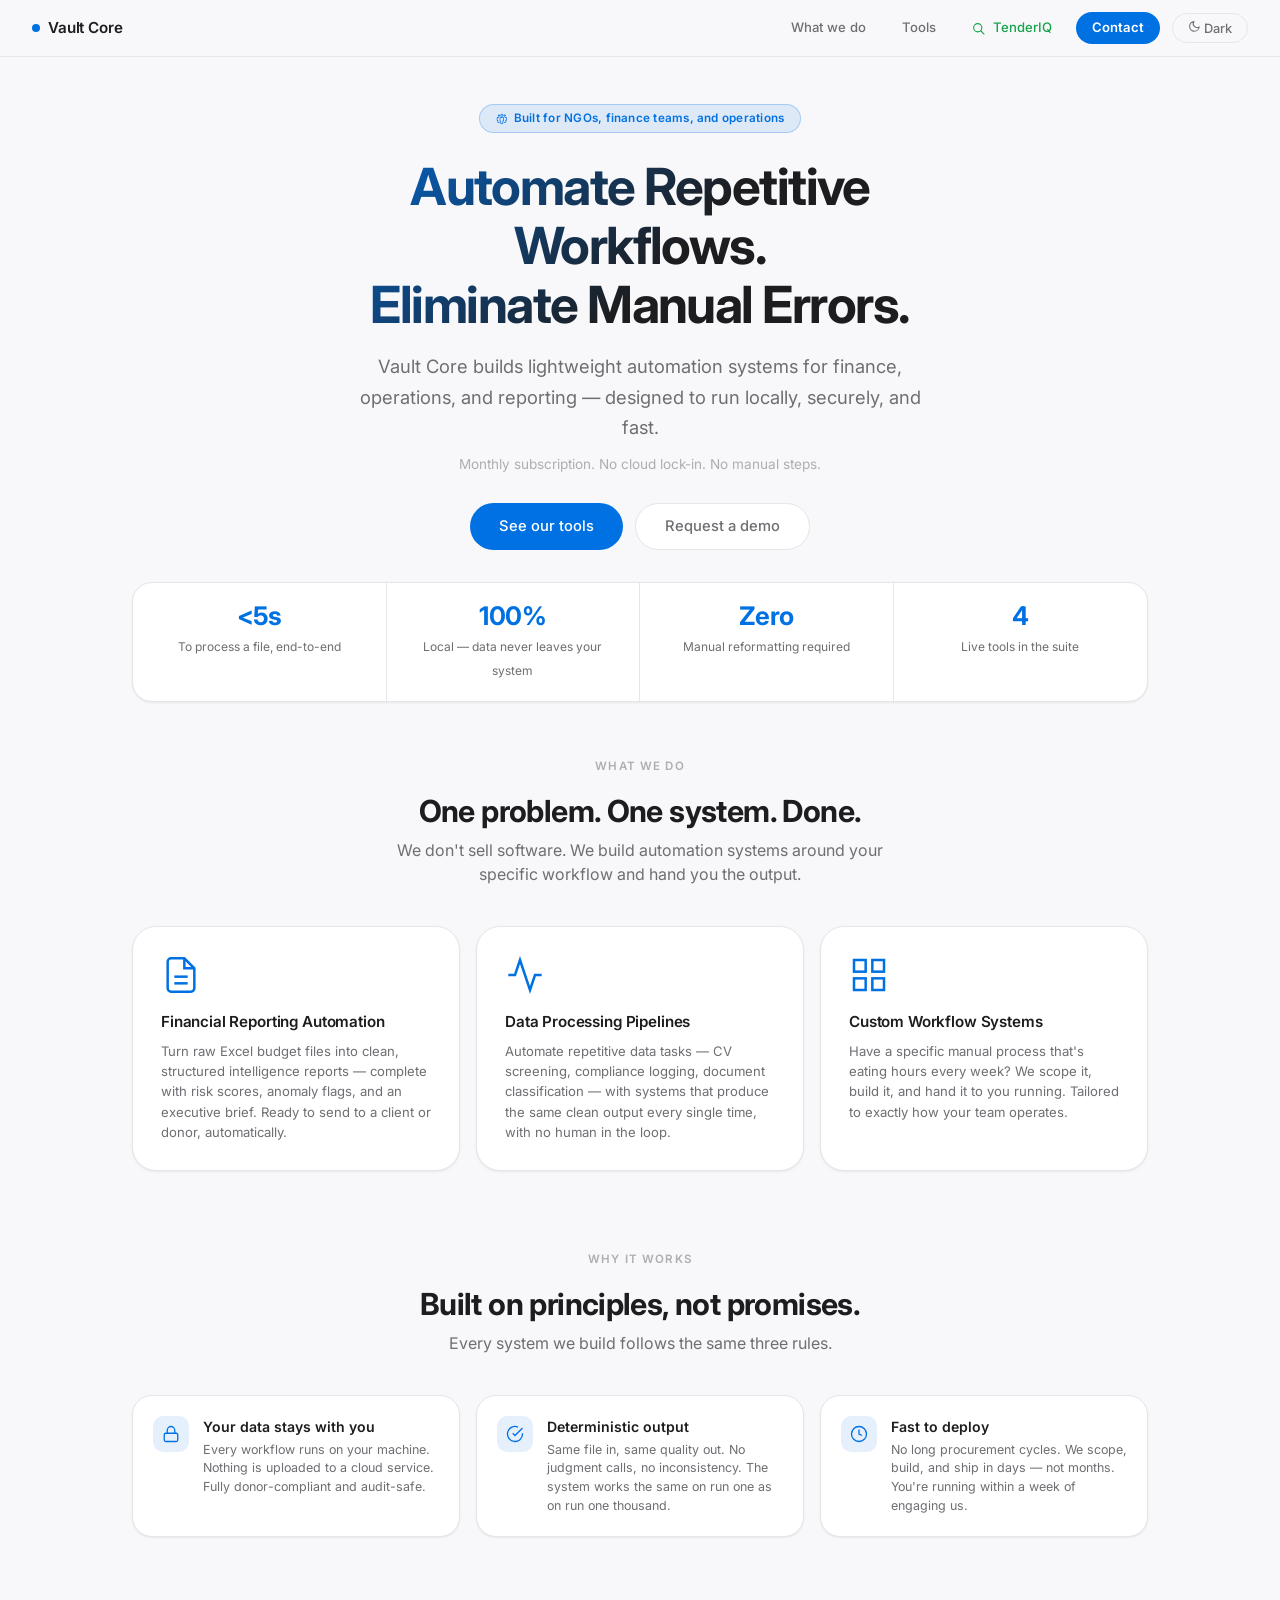
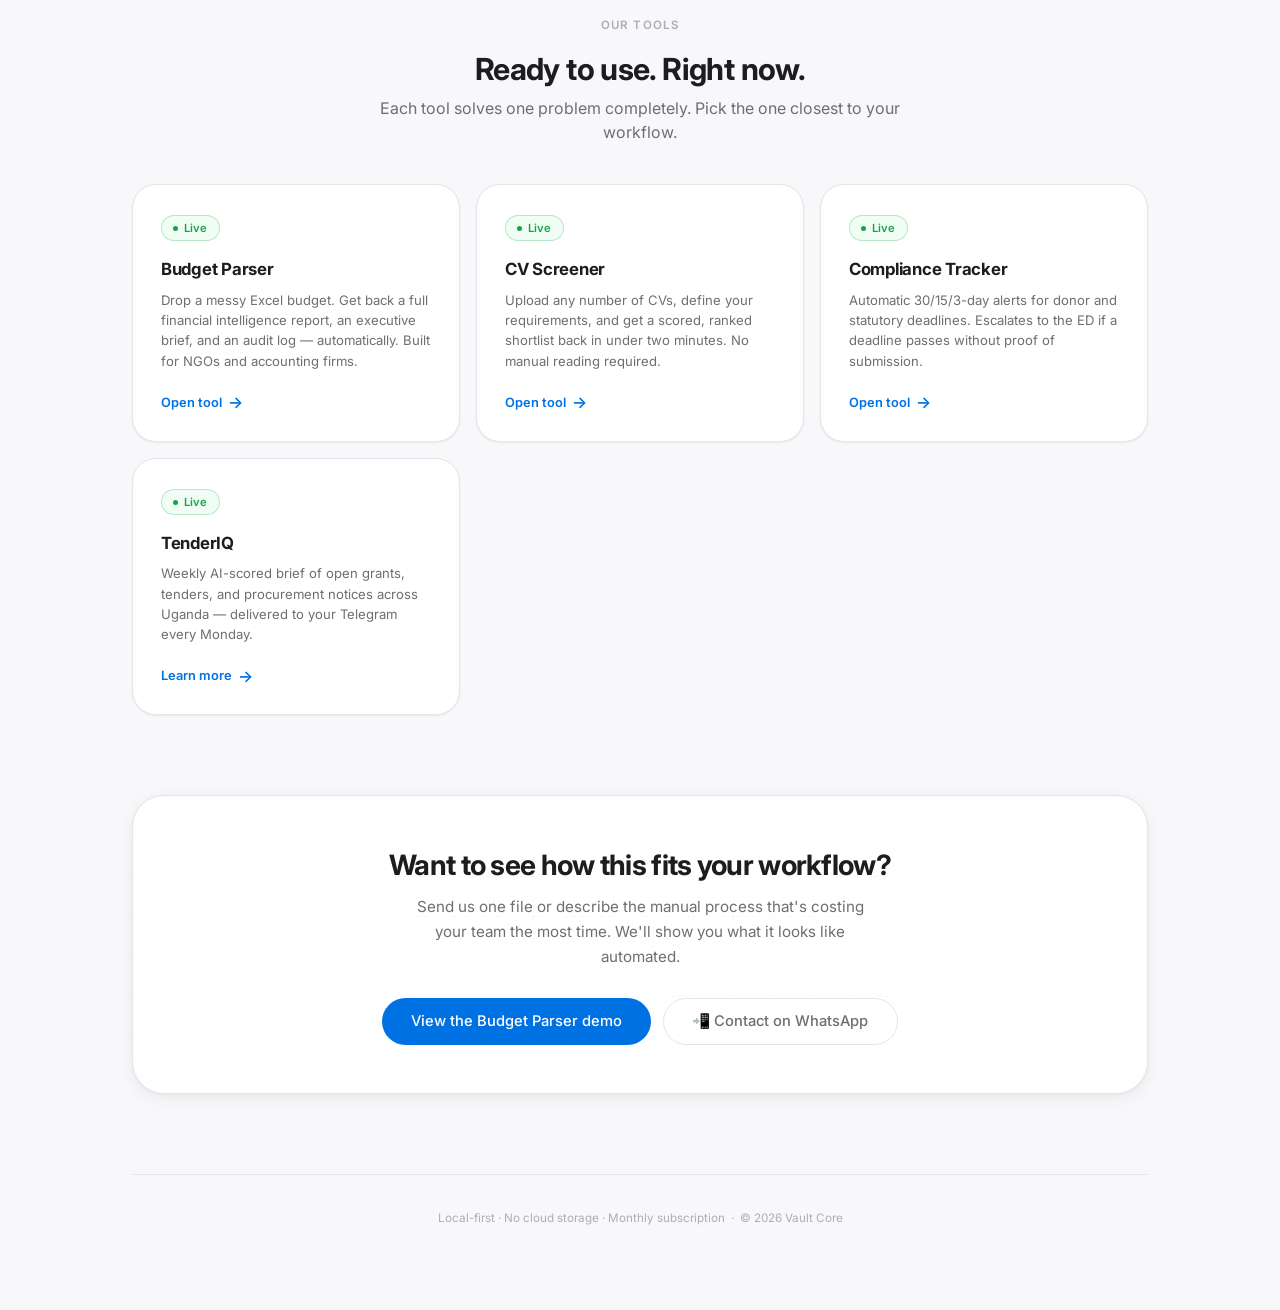
==== commit d10fbe90: "Update theme toggle button with SVG icons" ====
--- a/index.html
+++ b/index.html
@@ -457,7 +457,12 @@
         TenderIQ
     </a>
     <a class="nav-cta" href="https://wa.me/256726432203?text=Hi%2C+I%27d+like+to+learn+more+about+Vault+Core" target="_blank" rel="noopener">Contact</a>
-    <button class="theme-toggle" id="themeToggle">🌙 Dark</button>
+    <button class="theme-toggle" id="themeToggle">
+  <svg width="1em" height="1em" viewBox="0 0 24 24" fill="none" stroke="currentColor" stroke-width="2" stroke-linecap="round" stroke-linejoin="round" aria-hidden="true">
+    <path d="M21 12.79A9 9 0 1 1 11.21 3 7 7 0 0 0 21 12.79z"/>
+  </svg>
+  Dark
+</button>
 </div>
 </nav>
 
@@ -596,14 +601,14 @@
       </a>
 
       <!-- CV Screener -->
-      <div class="product-card inactive reveal d2">
-        <span class="product-status status-live">
-          <span class="status-dot"></span>Live
-        </span>
-        <h3>CV Screener</h3>
-        <p>Upload any number of CVs, define your requirements, and get a scored, ranked shortlist back in under two minutes. No manual reading required.</p>
-        <span class="product-link" style="color:var(--text-3);">Coming to this page soon</span>
-      </div>
+<a href="cvs.html" class="product-card active reveal d2">
+  <span class="product-status status-live">
+    <span class="status-dot"></span>Live
+  </span>
+  <h3>CV Screener</h3>
+  <p>Upload any number of CVs, define your requirements, and get a scored, ranked shortlist back in under two minutes. No manual reading required.</p>
+  <span class="product-link">Open tool <span class="product-link-arrow">→</span></span>
+</a>
 
       <!-- Compliance Tracker -->
       <a href="compliance-tracker.html" class="product-card active reveal d3">
@@ -651,13 +656,16 @@
   const html   = document.documentElement;
   const toggle = document.getElementById('themeToggle');
 
+  const sunIcon = '<svg width="1em" height="1em" viewBox="0 0 24 24" fill="none" stroke="currentColor" stroke-width="2" stroke-linecap="round" stroke-linejoin="round" aria-hidden="true"><circle cx="12" cy="12" r="5"/><line x1="12" y1="1" x2="12" y2="3"/><line x1="12" y1="21" x2="12" y2="23"/><line x1="4.22" y1="4.22" x2="5.64" y2="5.64"/><line x1="18.36" y1="18.36" x2="19.78" y2="19.78"/><line x1="1" y1="12" x2="3" y2="12"/><line x1="21" y1="12" x2="23" y2="12"/><line x1="4.22" y1="19.78" x2="5.64" y2="18.36"/><line x1="18.36" y1="5.64" x2="19.78" y2="4.22"/></svg>';
+  const moonIcon = '<svg width="1em" height="1em" viewBox="0 0 24 24" fill="none" stroke="currentColor" stroke-width="2" stroke-linecap="round" stroke-linejoin="round" aria-hidden="true"><path d="M21 12.79A9 9 0 1 1 11.21 3 7 7 0 0 0 21 12.79z"/></svg>';
+
   function applyTheme(t) {
     html.setAttribute('data-theme', t);
     localStorage.setItem('vc-theme', t);
-    toggle.textContent = t === 'dark' ? '☀️ Light' : '🌙 Dark';
+    toggle.innerHTML = t === 'dark' ? sunIcon + ' Light' : moonIcon + ' Dark';
   }
 
-  toggle.textContent = html.getAttribute('data-theme') === 'dark' ? '☀️ Light' : '🌙 Dark';
+  toggle.innerHTML = html.getAttribute('data-theme') === 'dark' ? sunIcon + ' Light' : moonIcon + ' Dark';
   toggle.addEventListener('click', () => {
     applyTheme(html.getAttribute('data-theme') === 'dark' ? 'light' : 'dark');
   });
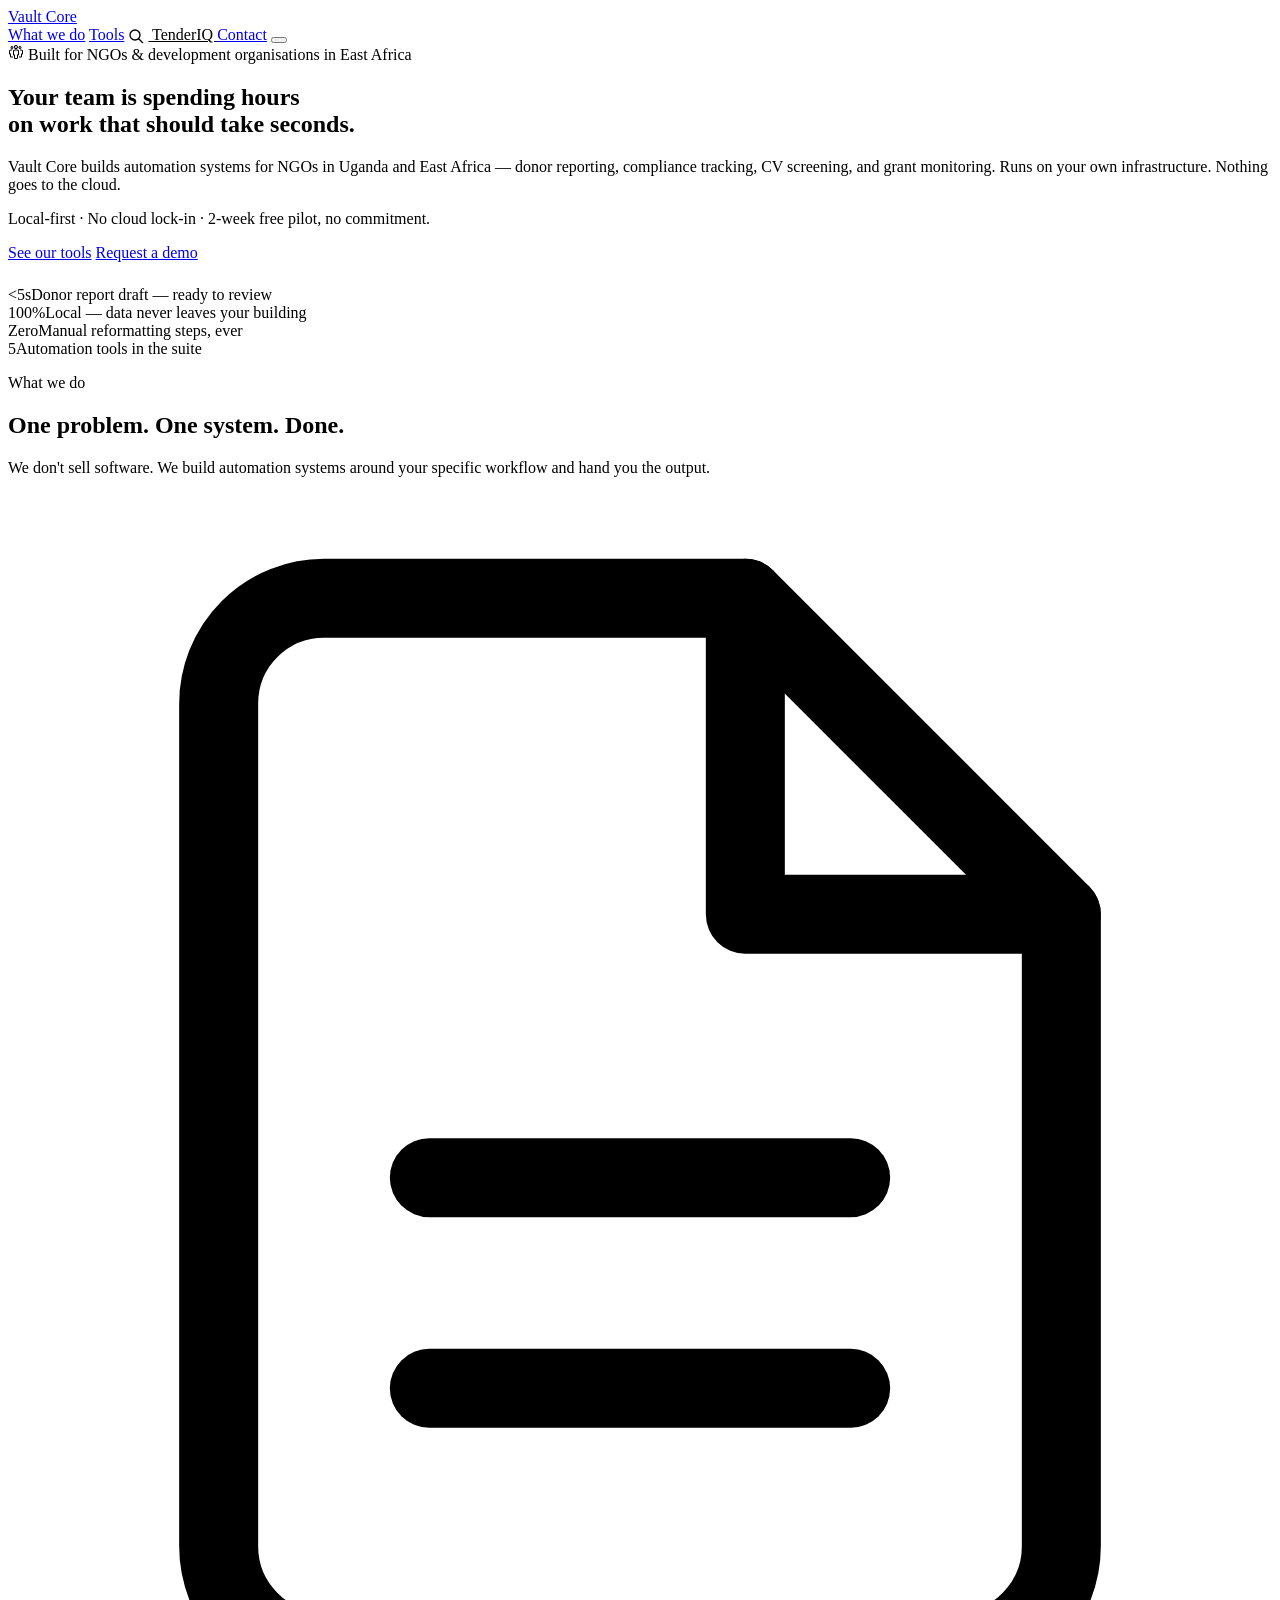
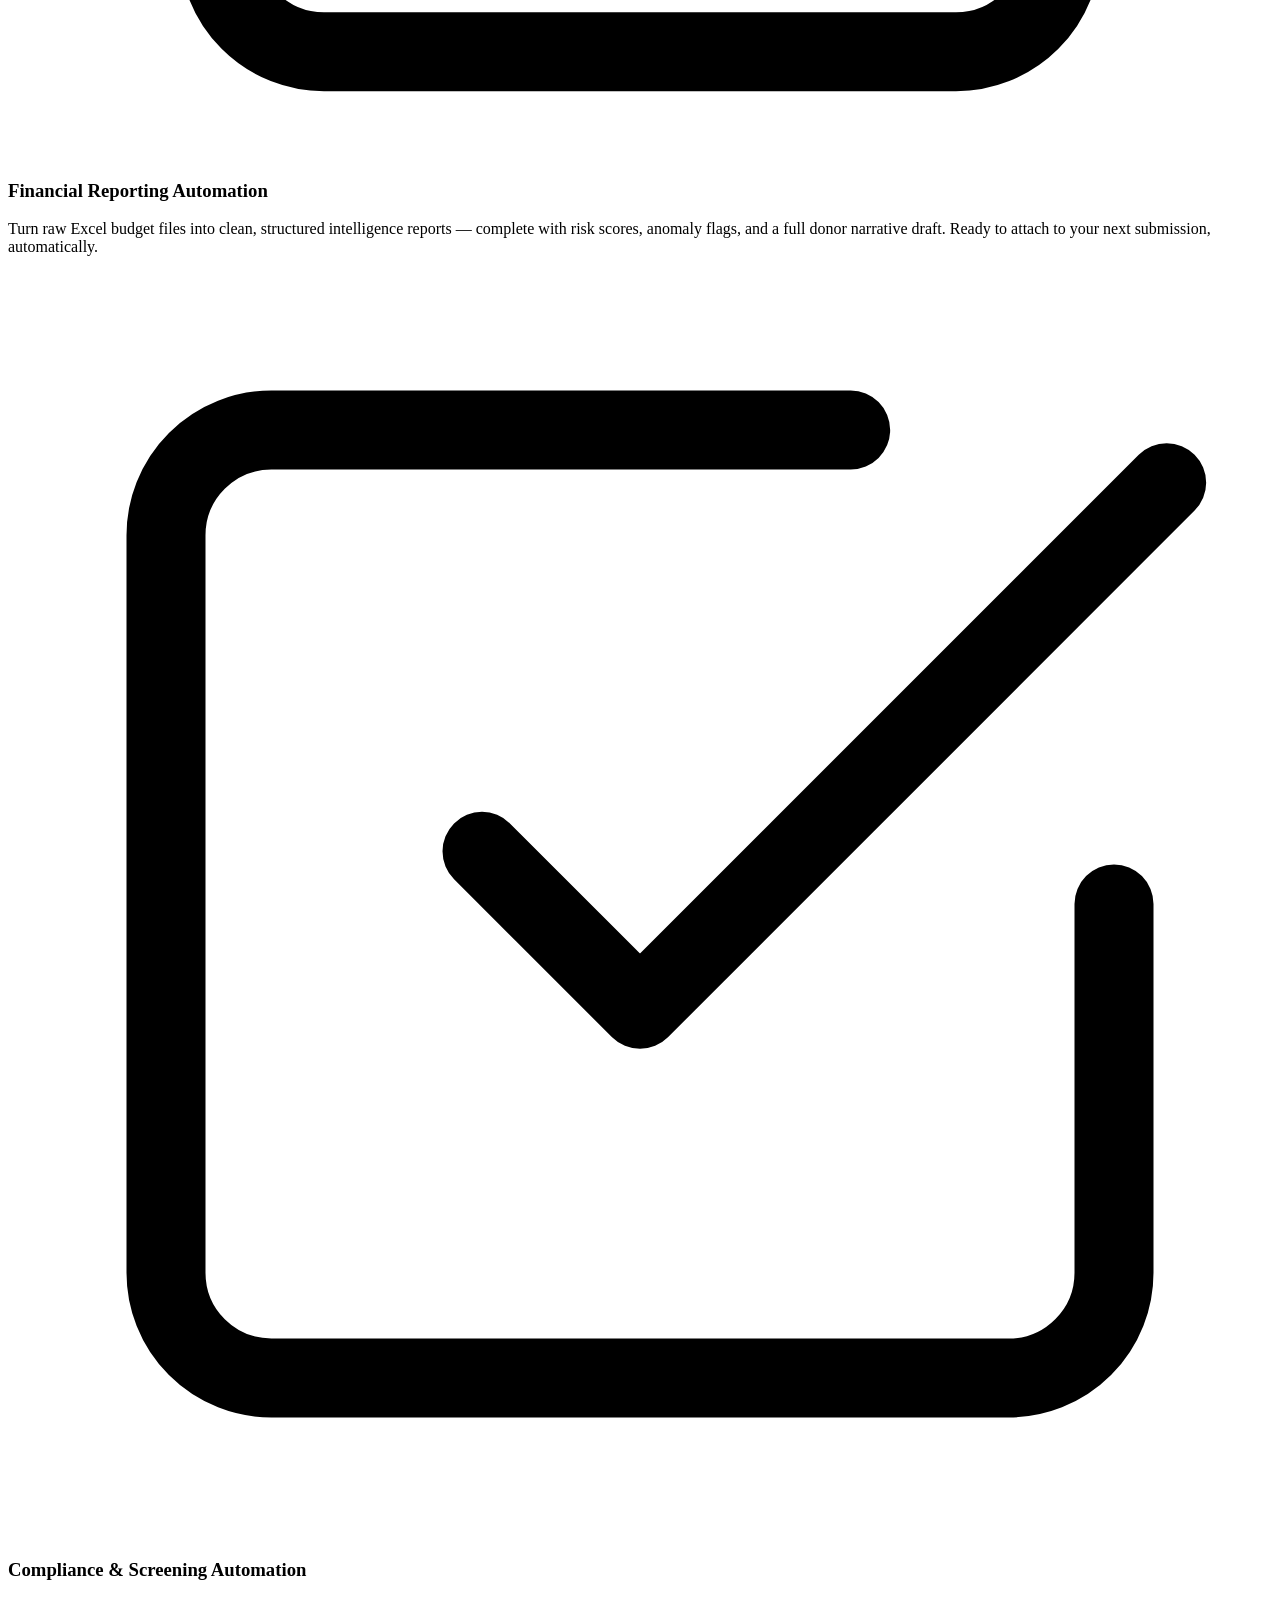
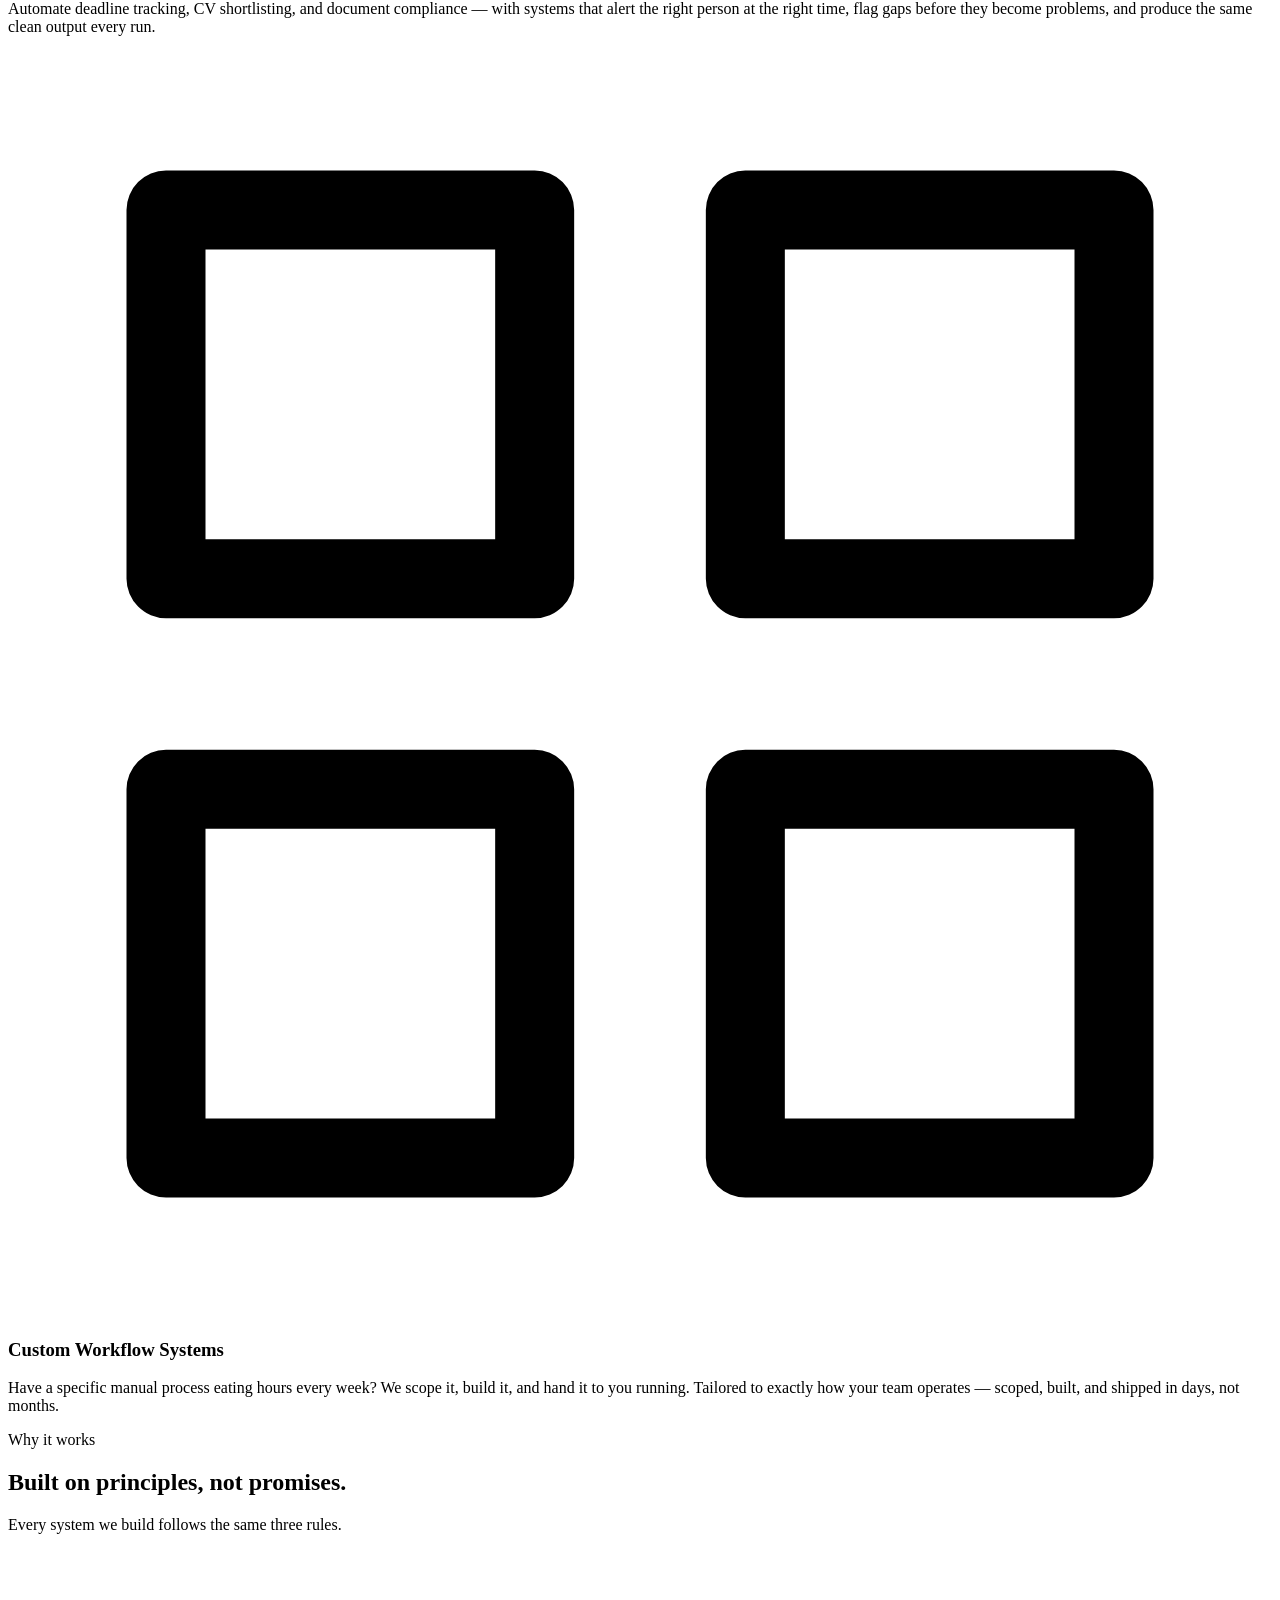
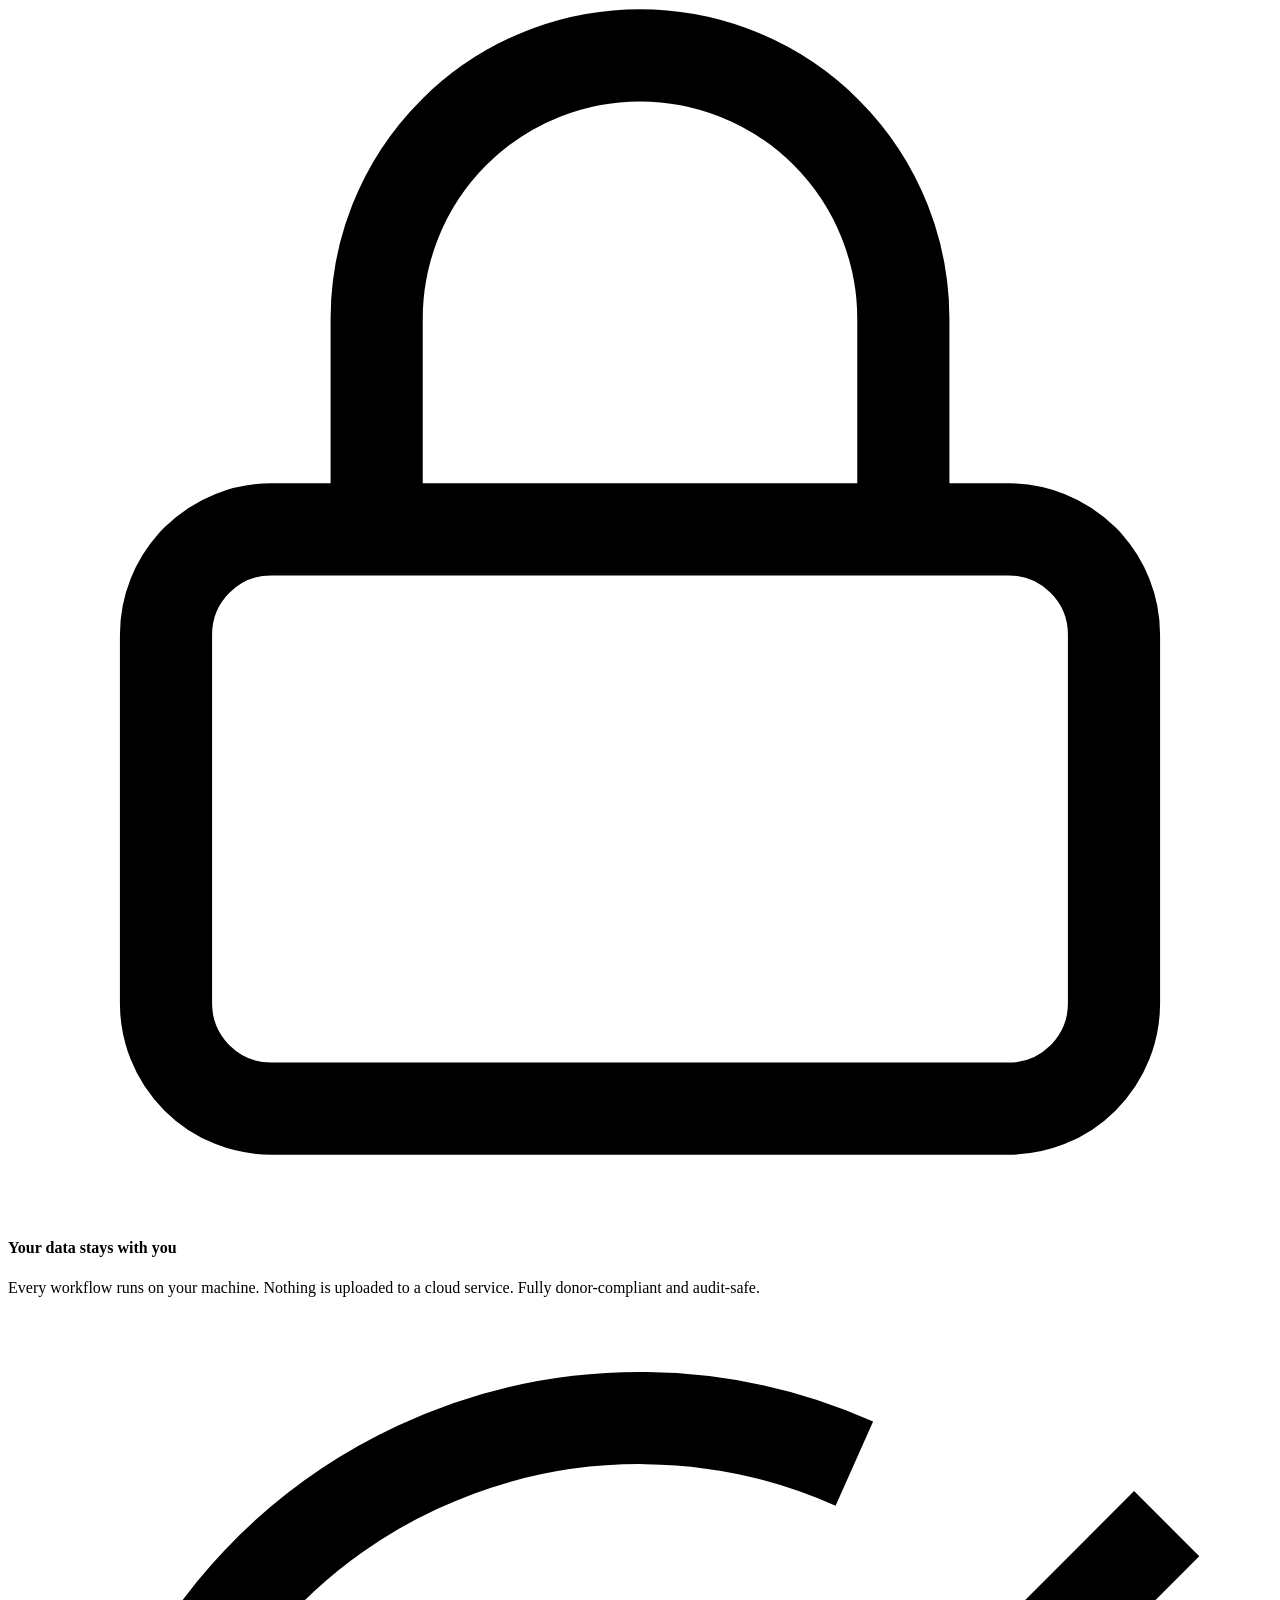
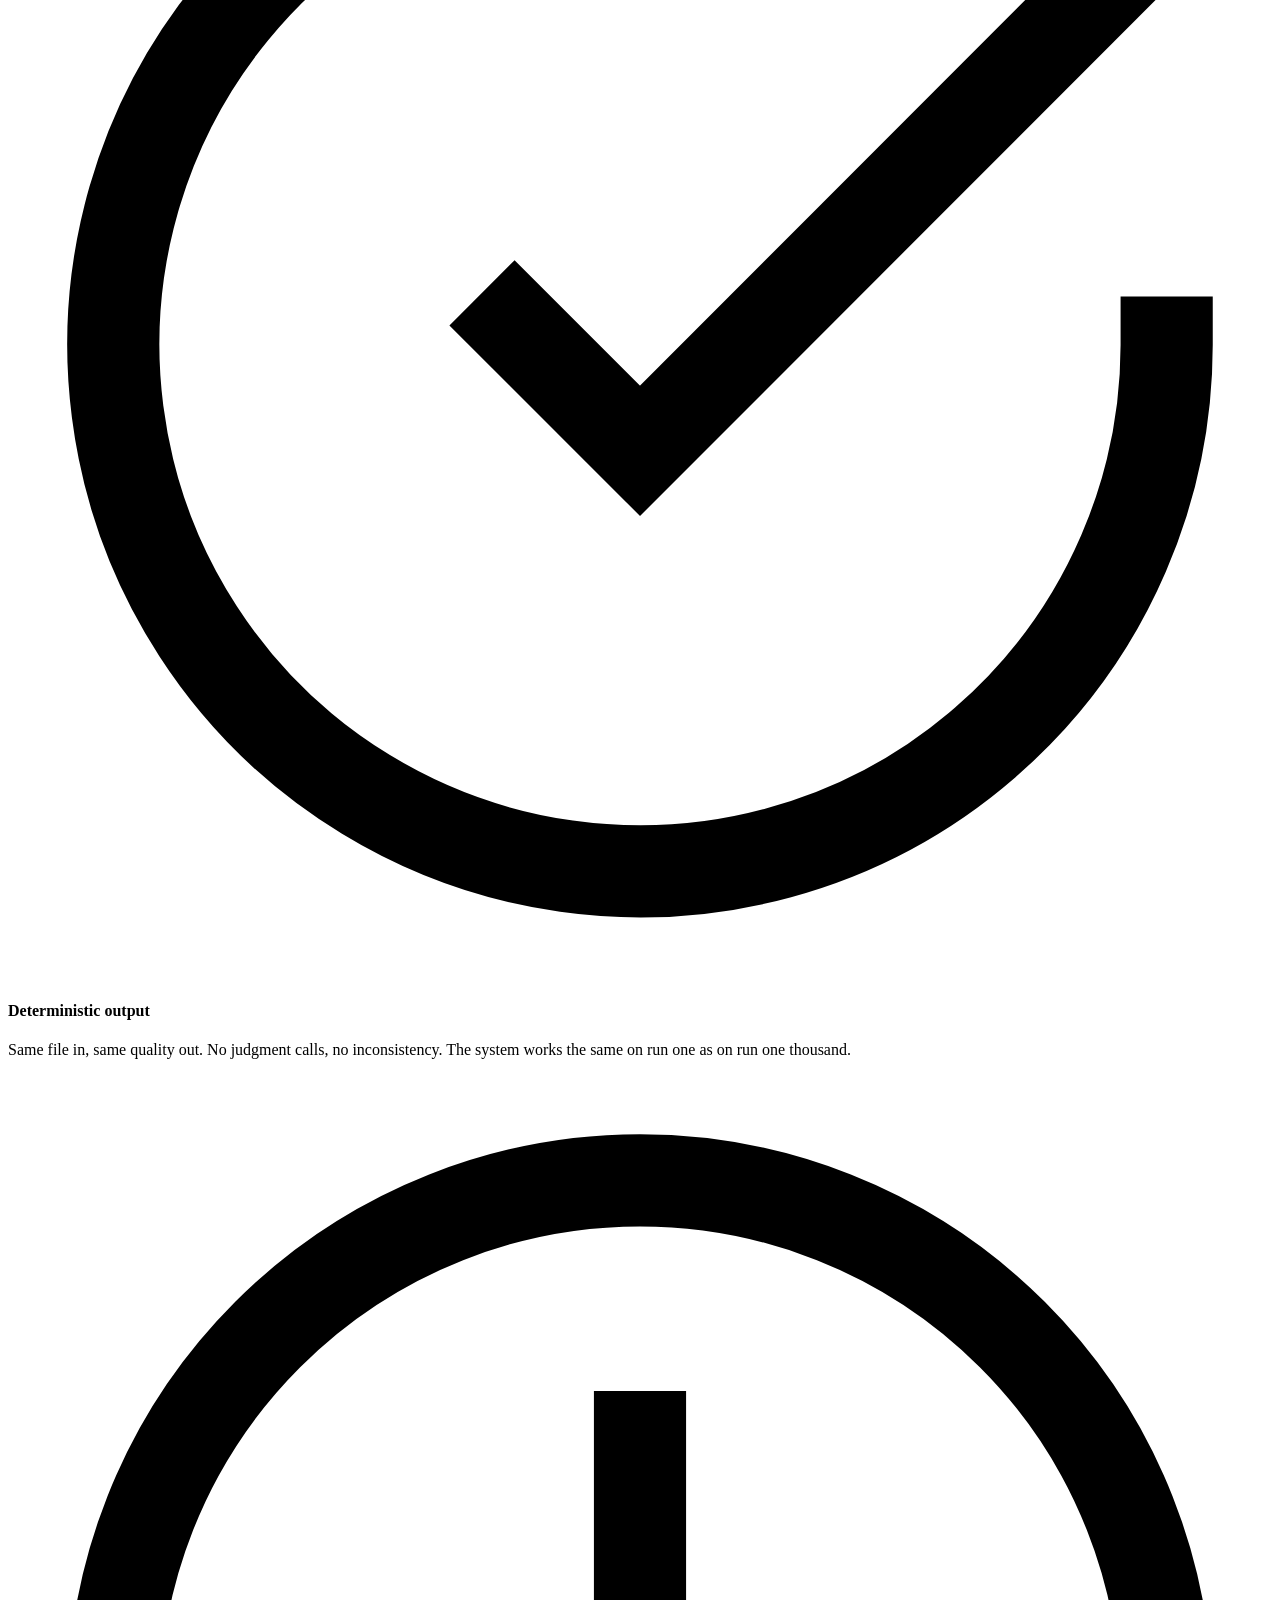
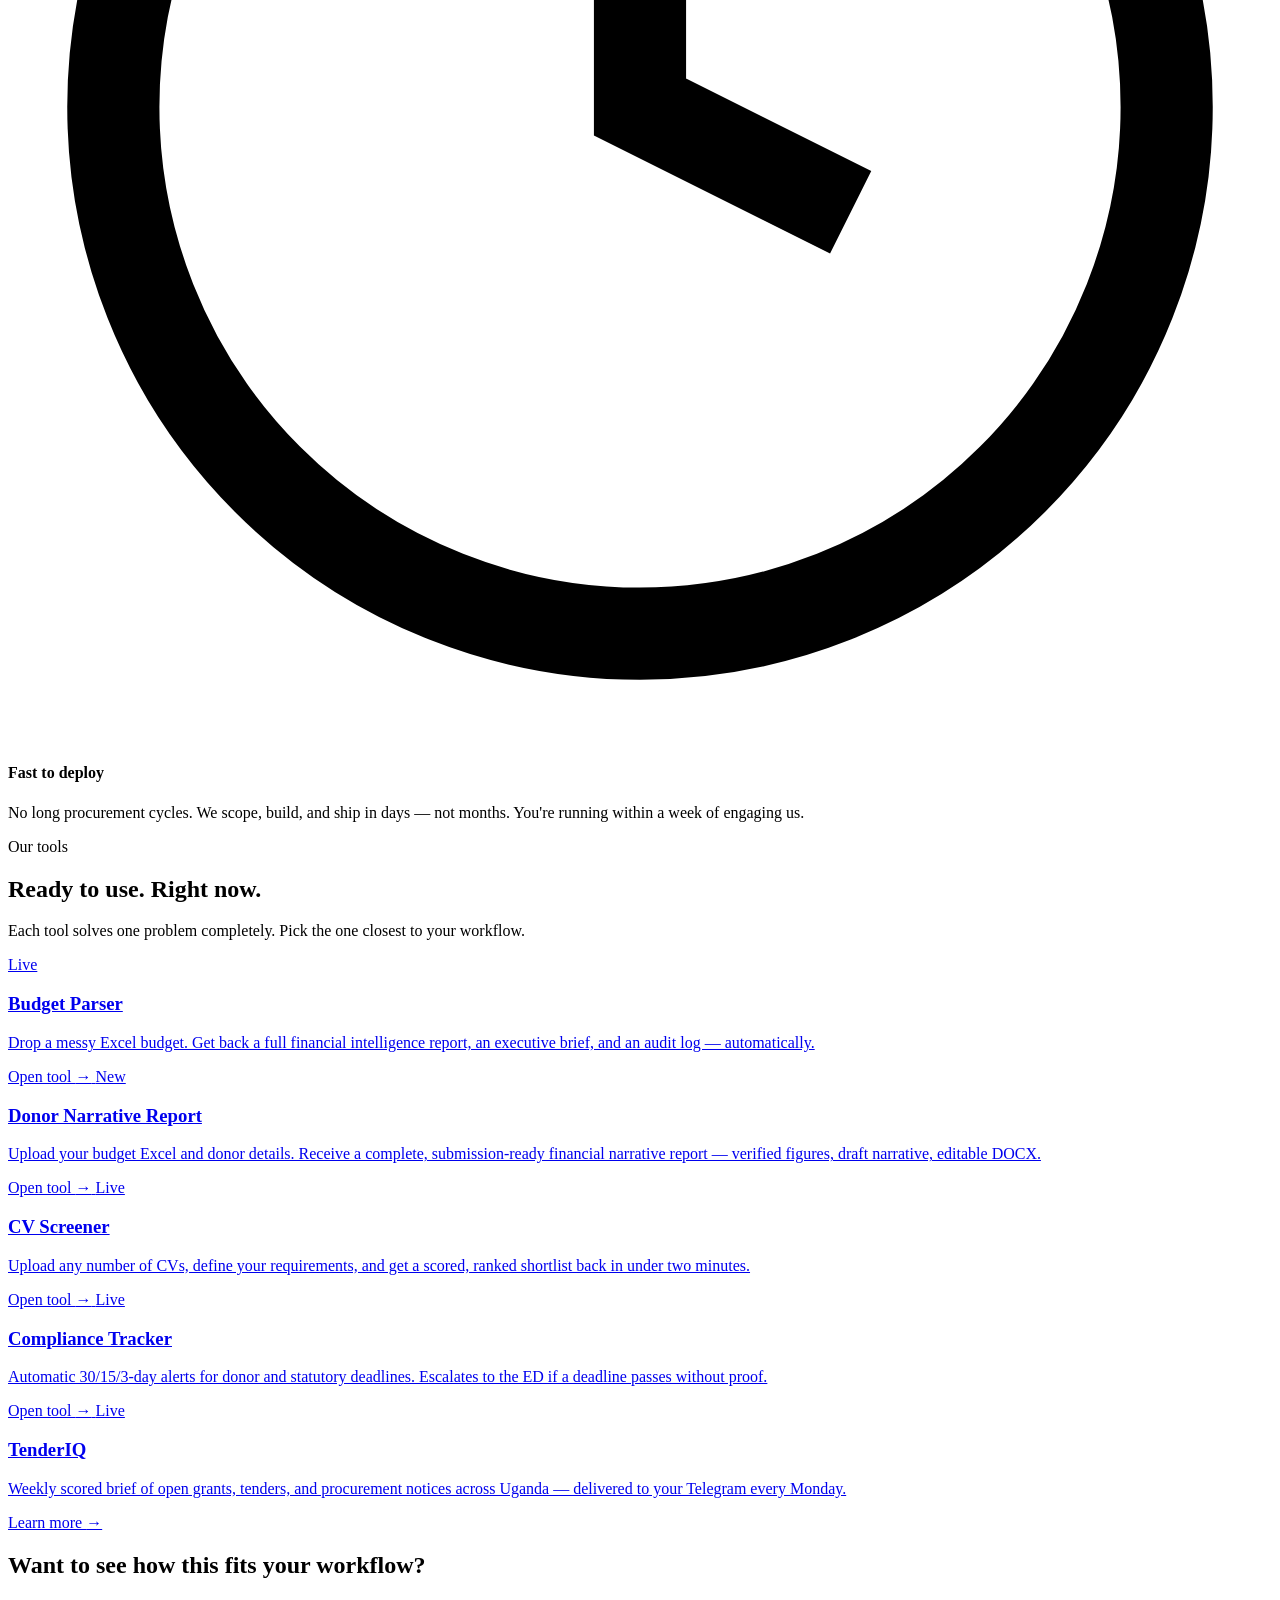
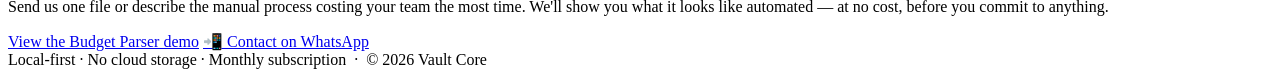
==== commit 181ecce0: "Add files via upload" ====
--- a/index.html
+++ b/index.html
@@ -3,445 +3,16 @@
 <head>
   <meta charset="UTF-8">
   <meta name="viewport" content="width=device-width, initial-scale=1.0, viewport-fit=cover">
-  <title>Vault Core — Automation Systems for Finance & Operations</title>
-  <meta name="description" content="Vault Core builds lightweight automation systems for NGOs, finance teams, and operations — eliminating manual work with fast, local, deterministic workflows.">
+  <title>Vault Core — Automation Systems for NGOs & Development Organisations</title>
+  <meta name="description" content="Vault Core builds local-first automation systems for NGOs in Uganda and East Africa — donor reporting, compliance tracking, CV screening, and grant monitoring. Data never leaves your infrastructure.">
   <link rel="icon" href="data:image/svg+xml,<svg xmlns='http://www.w3.org/2000/svg' viewBox='0 0 32 32'><rect width='32' height='32' rx='8' fill='%230071e3'/><text y='22' x='5' font-size='18' font-family='system-ui' fill='white'>V</text></svg>">
-
-  <script>
-    (function(){
-      var t = localStorage.getItem('vc-theme');
-      document.documentElement.setAttribute('data-theme', t === 'dark' ? 'dark' : 'light');
-    })();
-  </script>
-
+  <script>(function(){ var t=localStorage.getItem('vc-theme'); document.documentElement.setAttribute('data-theme',t==='dark'?'dark':'light'); })();</script>
   <link href="https://fonts.googleapis.com/css2?family=Inter:opsz,wght@14..32,300;14..32,400;14..32,500;14..32,600;14..32,700&display=swap" rel="stylesheet">
-
-  <style>
-    *, *::before, *::after { margin:0; padding:0; box-sizing:border-box; }
-
-    /* ══════════════════════════════
-       TOKENS — mirror Budget Parser
-    ══════════════════════════════ */
-    :root,
-    [data-theme="light"] {
-      --bg:          #f8f8fa;
-      --bg-rgb:      248,248,250;
-      --surface:     #ffffff;
-      --surface-2:   #f2f2f7;
-      --card-bg:     #ffffff;
-      --text-1:      #1d1d1f;
-      --text-2:      #6e6e73;
-      --text-3:      #aeaeb2;
-      --border:      #e5e5ea;
-      --accent:      #0071e3;
-      --accent-h:    #0064cc;
-      --accent-dim:  rgba(0,113,227,.10);
-      --ok:          #16a34a;
-      --ok-bg:       #f0fdf4;
-      --warning:     #d97706;
-      --warning-bg:  #fffbeb;
-      --sh-sm:       0 1px 3px rgba(0,0,0,.04), 0 1px 2px rgba(0,0,0,.03);
-      --sh-md:       0 4px 16px rgba(0,0,0,.06), 0 1px 4px rgba(0,0,0,.03);
-      --sh-lg:       0 12px 32px rgba(0,0,0,.09), 0 2px 8px rgba(0,0,0,.04);
-      --sh-hover:    0 20px 40px rgba(0,0,0,.12);
-    }
-
-    [data-theme="dark"] {
-      --bg:          #0a0a0b;
-      --bg-rgb:      10,10,11;
-      --surface:     #1c1c1e;
-      --surface-2:   #2c2c2e;
-      --card-bg:     #1c1c1e;
-      --text-1:      #f5f5f7;
-      --text-2:      #98989d;
-      --text-3:      #636366;
-      --border:      #2c2c2e;
-      --accent:      #0a84ff;
-      --accent-h:    #409cff;
-      --accent-dim:  rgba(10,132,255,.14);
-      --ok:          #4ade80;
-      --ok-bg:       #0f2d1b;
-      --warning:     #fbbf24;
-      --warning-bg:  #2d2310;
-      --sh-sm:       0 1px 3px rgba(0,0,0,.4);
-      --sh-md:       0 4px 16px rgba(0,0,0,.5);
-      --sh-lg:       0 12px 32px rgba(0,0,0,.6);
-      --sh-hover:    0 20px 40px rgba(0,0,0,.7);
-    }
-
-    /* ══════════════════════════════
-       BASE
-    ══════════════════════════════ */
-    html { scroll-behavior: smooth; }
-
-    body {
-      font-family: 'Inter', -apple-system, BlinkMacSystemFont, system-ui, sans-serif;
-      background: var(--bg);
-      color: var(--text-1);
-      line-height: 1.5;
-      -webkit-font-smoothing: antialiased;
-      transition: background .3s, color .3s;
-    }
-
-    /* ══════════════════════════════
-       ANIMATIONS
-    ══════════════════════════════ */
-    .reveal {
-      opacity: 0;
-      transform: translateY(20px);
-      transition: opacity .55s cubic-bezier(.22,.68,0,1.2),
-                  transform .55s cubic-bezier(.22,.68,0,1.2);
-    }
-    .reveal.in { opacity:1; transform:translateY(0); }
-    .d1 { transition-delay:.08s; }
-    .d2 { transition-delay:.16s; }
-    .d3 { transition-delay:.24s; }
-    .d4 { transition-delay:.32s; }
-
-    /* ══════════════════════════════
-       NAV
-    ══════════════════════════════ */
-    .nav {
-      position: fixed; top:0; left:0; right:0; z-index:200;
-      backdrop-filter: blur(24px) saturate(180%);
-      -webkit-backdrop-filter: blur(24px) saturate(180%);
-      background: rgba(var(--bg-rgb),.82);
-      border-bottom: .5px solid var(--border);
-      padding: .75rem 2rem;
-      display: flex; justify-content:space-between; align-items:center;
-    }
-
-    .nav-brand {
-      font-size:.95rem; font-weight:600; letter-spacing:-.01em;
-      color:var(--text-1); text-decoration:none;
-      display:flex; align-items:center; gap:.5rem;
-    }
-
-    .brand-pulse {
-      width:8px; height:8px; border-radius:50%;
-      background: var(--accent);
-      animation: pulse 2.4s ease-out infinite;
-    }
-    @keyframes pulse {
-      0%   { box-shadow: 0 0 0 0 rgba(0,113,227,.55); }
-      70%  { box-shadow: 0 0 0 7px rgba(0,113,227,0); }
-      100% { box-shadow: 0 0 0 0 rgba(0,113,227,0); }
-    }
-    [data-theme="dark"] .brand-pulse { animation-name: pulse-dk; }
-    @keyframes pulse-dk {
-      0%   { box-shadow: 0 0 0 0 rgba(10,132,255,.55); }
-      70%  { box-shadow: 0 0 0 7px rgba(10,132,255,0); }
-      100% { box-shadow: 0 0 0 0 rgba(10,132,255,0); }
-    }
-
-    .nav-right {
-      display:flex; align-items:center; gap:.75rem;
-    }
-
-    .nav-link {
-      font-size:.82rem; font-weight:500; color:var(--text-2);
-      text-decoration:none; padding:.35rem .75rem; border-radius:980px;
-      transition: color .2s, background .2s;
-    }
-    .nav-link:hover { color:var(--text-1); background:var(--surface-2); }
-
-    .nav-cta {
-      font-size:.82rem; font-weight:600;
-      background:var(--accent); color:#fff;
-      text-decoration:none; padding:.38rem 1rem; border-radius:980px;
-      transition: background .18s;
-    }
-    .nav-cta:hover { background:var(--accent-h); }
-
-    .theme-toggle {
-      background:transparent; border:.5px solid var(--border);
-      padding:.38rem .95rem; border-radius:980px;
-      font-size:.8rem; font-weight:500; cursor:pointer;
-      color:var(--text-2); font-family:inherit;
-      transition: background .2s, color .2s;
-    }
-    .theme-toggle:hover { background:var(--border); color:var(--text-1); }
-
-    /* ══════════════════════════════
-       LAYOUT
-    ══════════════════════════════ */
-    .container {
-      max-width:1080px; margin:0 auto;
-      padding: 6.5rem 2rem 5rem;
-    }
-
-    section { margin-bottom:5rem; }
-
-    .section-eyebrow {
-      text-align:center; font-size:.72rem; font-weight:600;
-      text-transform:uppercase; letter-spacing:.1em;
-      color:var(--text-3); margin-bottom:1rem;
-    }
-
-    .section-title {
-      text-align:center; font-size:1.9rem; font-weight:700;
-      letter-spacing:-.02em; margin-bottom:.5rem; line-height:1.25;
-    }
-
-    .section-sub {
-      text-align:center; font-size:1rem; color:var(--text-2);
-      max-width:520px; margin:0 auto 2.5rem;
-    }
-
-    /* ══════════════════════════════
-       HERO
-    ══════════════════════════════ */
-    .hero { text-align:center; max-width:720px; margin:0 auto 2rem; }
-
-    .badge {
-      display:inline-flex; align-items:center; gap:.4rem;
-      background:var(--accent-dim); border:.5px solid rgba(0,113,227,.25);
-      color:var(--accent); padding:.3rem 1rem; border-radius:980px;
-      font-size:.73rem; font-weight:600; letter-spacing:.02em;
-      margin-bottom:1.5rem;
-    }
-    [data-theme="dark"] .badge { border-color:rgba(10,132,255,.3); }
-
-    .hero h1 {
-      font-size:3.2rem; font-weight:700; letter-spacing:-.03em;
-      line-height:1.15; margin-bottom:1.1rem;
-      background: linear-gradient(135deg, var(--accent) 0%, var(--text-1) 55%);
-      -webkit-background-clip:text; -webkit-text-fill-color:transparent;
-      background-clip:text;
-    }
-
-    .hero-lead {
-      font-size:1.15rem; color:var(--text-2);
-      line-height:1.65; margin-bottom:.75rem;
-      max-width:580px; margin-left:auto; margin-right:auto;
-    }
-
-    .hero-note { font-size:.85rem; color:var(--text-3); }
-
-    .hero-actions {
-      display:flex; gap:.75rem; justify-content:center;
-      flex-wrap:wrap; margin-top:1.75rem;
-    }
-
-    .btn-primary {
-      display:inline-flex; align-items:center; gap:.45rem;
-      background:var(--accent); color:#fff; text-decoration:none;
-      padding:.72rem 1.8rem; border-radius:980px;
-      font-weight:500; font-size:.92rem;
-      transition: background .18s, transform .12s;
-    }
-    .btn-primary:hover { background:var(--accent-h); transform:scale(1.025); }
-
-    .btn-ghost {
-      display:inline-flex; align-items:center; gap:.45rem;
-      background:var(--surface); color:var(--text-2); text-decoration:none;
-      padding:.72rem 1.8rem; border-radius:980px;
-      border:.5px solid var(--border);
-      font-weight:500; font-size:.92rem;
-      transition: border-color .2s, color .2s;
-    }
-    .btn-ghost:hover { border-color:var(--accent); color:var(--accent); }
-
-    /* ══════════════════════════════
-       PROOF STRIP
-    ══════════════════════════════ */
-    .proof-strip {
-      display:flex; flex-wrap:wrap;
-      background:var(--surface); border:.5px solid var(--border);
-      border-radius:1.25rem; box-shadow:var(--sh-sm);
-      margin:2rem 0 3.5rem; overflow:hidden;
-    }
-
-    .proof-item {
-      flex:1 1 160px; text-align:center; padding:1.25rem 1rem;
-      border-right:.5px solid var(--border);
-    }
-    .proof-item:last-child { border-right:none; }
-
-    .proof-num {
-      display:block; font-size:1.6rem; font-weight:700;
-      letter-spacing:-.02em; color:var(--accent); line-height:1; margin-bottom:.3rem;
-    }
-
-    .proof-label { font-size:.75rem; color:var(--text-2); }
-
-    /* ══════════════════════════════
-       PILLARS
-    ══════════════════════════════ */
-    .pillars {
-      display:grid; grid-template-columns:repeat(3,1fr); gap:1rem;
-    }
-
-    .pillar-card {
-      background:var(--card-bg); border:.5px solid var(--border);
-      border-radius:1.5rem; padding:1.75rem; box-shadow:var(--sh-sm);
-      transition: border-color .2s, transform .2s, box-shadow .2s;
-    }
-    .pillar-card:hover {
-      border-color:var(--accent); transform:translateY(-3px); box-shadow:var(--sh-md);
-    }
-
-    .pillar-icon {
-      width:40px; height:40px; margin-bottom:1rem;
-      stroke:var(--accent); stroke-width:1.5; fill:none; display:block;
-    }
-
-    .pillar-card h3 {
-      font-size:.95rem; font-weight:600; margin-bottom:.45rem; letter-spacing:-.01em;
-    }
-
-    .pillar-card p { font-size:.82rem; color:var(--text-2); line-height:1.55; }
-
-    /* ══════════════════════════════
-       TRUST POINTS
-    ══════════════════════════════ */
-    .trust-row {
-      display:grid; grid-template-columns:repeat(3,1fr); gap:1rem;
-    }
-
-    .trust-item {
-      display:flex; align-items:flex-start; gap:.85rem;
-      background:var(--surface); border:.5px solid var(--border);
-      border-radius:1.25rem; padding:1.25rem; box-shadow:var(--sh-sm);
-    }
-
-    .trust-icon {
-      flex-shrink:0; width:36px; height:36px; border-radius:10px;
-      background:var(--accent-dim);
-      display:flex; align-items:center; justify-content:center;
-    }
-
-    .trust-icon svg {
-      width:18px; height:18px; stroke:var(--accent); stroke-width:1.75; fill:none;
-    }
-
-    .trust-item h4 { font-size:.88rem; font-weight:600; margin-bottom:.25rem; }
-    .trust-item p  { font-size:.78rem; color:var(--text-2); line-height:1.5; }
-
-    /* ══════════════════════════════
-       PRODUCTS GRID
-    ══════════════════════════════ */
-    .products-grid {
-      display:grid; grid-template-columns:repeat(3,1fr); gap:1rem;
-    }
-
-    .product-card {
-      background:var(--card-bg); border:.5px solid var(--border);
-      border-radius:1.5rem; padding:1.75rem; box-shadow:var(--sh-sm);
-      text-decoration:none; color:inherit; display:block;
-      transition: border-color .2s, transform .2s, box-shadow .2s;
-      position:relative; overflow:hidden;
-    }
-
-    .product-card.active:hover {
-      border-color:var(--accent); transform:translateY(-3px); box-shadow:var(--sh-md);
-    }
-
-    .product-card.inactive { cursor:default; opacity:.72; }
-
-    .product-status {
-      display:inline-flex; align-items:center; gap:.35rem;
-      font-size:.7rem; font-weight:600; padding:.22rem .7rem;
-      border-radius:980px; margin-bottom:1rem; letter-spacing:.02em;
-    }
-
-    .status-live    { background:var(--ok-bg); color:var(--ok); border:.5px solid rgba(22,163,74,.25); }
-    .status-soon    { background:var(--surface-2); color:var(--text-3); border:.5px solid var(--border); }
-    .status-build   { background:var(--warning-bg); color:var(--warning); border:.5px solid rgba(217,119,6,.25); }
-
-    .status-dot {
-      width:5px; height:5px; border-radius:50%; background:currentColor;
-    }
-    .status-live .status-dot {
-      animation: dot-pulse 2s ease-in-out infinite;
-    }
-    @keyframes dot-pulse { 0%,100%{opacity:1} 50%{opacity:.3} }
-
-    .product-card h3 {
-      font-size:1.05rem; font-weight:700; margin-bottom:.45rem; letter-spacing:-.015em;
-    }
-
-    .product-card p { font-size:.82rem; color:var(--text-2); line-height:1.55; margin-bottom:1.1rem; }
-
-    .product-link {
-      display:inline-flex; align-items:center; gap:.35rem;
-      font-size:.8rem; font-weight:600; color:var(--accent);
-      transition: gap .15s;
-    }
-
-    .product-card.active:hover .product-link { gap:.6rem; }
-
-    .product-link-arrow { font-size:1rem; line-height:1; }
-
-    /* ══════════════════════════════
-       SOFT CTA
-    ══════════════════════════════ */
-    .soft-cta {
-      background:var(--surface); border:.5px solid var(--border);
-      border-radius:2rem; padding:3rem 2rem;
-      text-align:center; box-shadow:var(--sh-md);
-      position:relative; overflow:hidden;
-    }
-
-    .soft-cta::before {
-      content:''; position:absolute; inset:0;
-      background-image:
-        linear-gradient(rgba(0,113,227,.025) 1px,transparent 1px),
-        linear-gradient(90deg,rgba(0,113,227,.025) 1px,transparent 1px);
-      background-size:40px 40px;
-      pointer-events:none;
-    }
-
-    .soft-cta h2 {
-      position:relative; font-size:1.75rem; font-weight:700;
-      letter-spacing:-.025em; margin-bottom:.5rem;
-    }
-
-    .soft-cta p {
-      position:relative; color:var(--text-2); font-size:.95rem;
-      max-width:480px; margin:0 auto 1.75rem; line-height:1.65;
-    }
-
-    .soft-cta-actions {
-      position:relative; display:flex; gap:.75rem;
-      justify-content:center; flex-wrap:wrap;
-    }
-
-    /* ══════════════════════════════
-       FOOTER
-    ══════════════════════════════ */
-    footer {
-      margin-top:3rem; text-align:center;
-      font-size:.73rem; color:var(--text-3);
-      border-top:.5px solid var(--border);
-      padding-top:2rem; line-height:2;
-    }
-
-    /* ══════════════════════════════
-       RESPONSIVE
-    ══════════════════════════════ */
-    @media (max-width:840px) {
-      .pillars       { grid-template-columns:1fr; }
-      .trust-row     { grid-template-columns:1fr; }
-      .products-grid { grid-template-columns:1fr; }
-    }
-
-    @media (max-width:600px) {
-      .container { padding:5.5rem 1.1rem 4rem; }
-      .hero h1 { font-size:2.1rem; }
-      .hero-lead { font-size:1rem; }
-      .section-title { font-size:1.5rem; }
-      .proof-strip { border-radius:1rem; }
-      .proof-item { border-right:none; border-bottom:.5px solid var(--border); }
-      .proof-item:last-child { border-bottom:none; }
-      .nav { padding:.7rem 1.1rem; }
-      .nav-link { display:none; }
-    }
-  </style>
+  <link rel="stylesheet" href="css/shared.css">
+  <link rel="stylesheet" href="css/home.css">
 </head>
 <body>
 
-<!-- NAV -->
 <nav class="nav">
   <a class="nav-brand" href="#">
     <span class="brand-pulse"></span>Vault Core
@@ -450,20 +21,12 @@
     <a class="nav-link" href="#what-we-do">What we do</a>
     <a class="nav-link" href="#tools">Tools</a>
     <a class="nav-link" href="tenderiq.html" style="color:var(--ok);">
-        <svg width="1em" height="1em" viewBox="0 0 24 24" fill="none" stroke="currentColor" stroke-width="2" stroke-linecap="round" stroke-linejoin="round" aria-hidden="true" style="vertical-align: middle; margin-right: 4px;">
-            <circle cx="10.5" cy="10.5" r="7.5"/>
-            <line x1="16" y1="16" x2="22" y2="22"/>
-        </svg>
-        TenderIQ
+      <svg width="1em" height="1em" viewBox="0 0 24 24" fill="none" stroke="currentColor" stroke-width="2" stroke-linecap="round" stroke-linejoin="round" aria-hidden="true" style="vertical-align:middle;margin-right:4px"><circle cx="10.5" cy="10.5" r="7.5"/><line x1="16" y1="16" x2="22" y2="22"/></svg>
+      TenderIQ
     </a>
     <a class="nav-cta" href="https://wa.me/256726432203?text=Hi%2C+I%27d+like+to+learn+more+about+Vault+Core" target="_blank" rel="noopener">Contact</a>
-    <button class="theme-toggle" id="themeToggle">
-  <svg width="1em" height="1em" viewBox="0 0 24 24" fill="none" stroke="currentColor" stroke-width="2" stroke-linecap="round" stroke-linejoin="round" aria-hidden="true">
-    <path d="M21 12.79A9 9 0 1 1 11.21 3 7 7 0 0 0 21 12.79z"/>
-  </svg>
-  Dark
-</button>
-</div>
+    <button class="theme-toggle" id="themeToggle" aria-label="Toggle theme"></button>
+  </div>
 </nav>
 
 <div class="container">
@@ -472,17 +35,12 @@
   <section style="margin-bottom:1.5rem;">
     <div class="hero">
       <div class="badge reveal">
-  <svg width="1em" height="1em" viewBox="0 0 16 16" fill="currentColor" xmlns="http://www.w3.org/2000/svg">
-    <path fill-rule="evenodd" clip-rule="evenodd" d="M9.111 4.663A2 2 0 1 1 6.89 1.337a2 2 0 0 1 2.222 3.326zm-.555-2.494A1 1 0 1 0 7.444 3.83a1 1 0 0 0 1.112-1.66zm2.61.03a1.494 1.494 0 0 1 1.895.188 1.513 1.513 0 0 1-.487 2.46 1.492 1.492 0 0 1-1.635-.326 1.512 1.512 0 0 1 .228-2.321zm.48 1.61a.499.499 0 1 0 .705-.708.509.509 0 0 0-.351-.15.499.499 0 0 0-.5.503.51.51 0 0 0 .146.356zM3.19 12.487H5v1.005H3.19a1.197 1.197 0 0 1-.842-.357 1.21 1.21 0 0 1-.348-.85v-1.81a.997.997 0 0 1-.71-.332A1.007 1.007 0 0 1 1 9.408V7.226c.003-.472.19-.923.52-1.258.329-.331.774-.52 1.24-.523H4.6a2.912 2.912 0 0 0-.55 1.006H2.76a.798.798 0 0 0-.54.232.777.777 0 0 0-.22.543v2.232h1v2.826a.202.202 0 0 0 .05.151.24.24 0 0 0 .14.05zm7.3-6.518a1.765 1.765 0 0 0-1.25-.523H6.76a1.765 1.765 0 0 0-1.24.523c-.33.335-.517.786-.52 1.258v3.178a1.06 1.06 0 0 0 .29.734 1 1 0 0 0 .71.332v2.323a1.202 1.202 0 0 0 .35.855c.18.168.407.277.65.312h2a1.15 1.15 0 0 0 1-1.167V11.47a.997.997 0 0 0 .71-.332 1.006 1.006 0 0 0 .29-.734V7.226a1.8 1.8 0 0 0-.51-1.258zM10 10.454H9v3.34a.202.202 0 0 1-.06.14.17.17 0 0 1-.14.06H7.19a.21.21 0 0 1-.2-.2v-3.34H6V7.226c0-.203.079-.398.22-.543a.798.798 0 0 1 .54-.232h2.48a.778.778 0 0 1 .705.48.748.748 0 0 1 .055.295v3.228zm2.81 3.037H11v-1.005h1.8a.24.24 0 0 0 .14-.05.2.2 0 0 0 .06-.152V9.458h1V7.226a.777.777 0 0 0-.22-.543.798.798 0 0 0-.54-.232h-1.29a2.91.91 0 0 0-.55-1.006h1.84a1.77 1.77 0 0 1 1.24.523c.33.335.517.786.52 1.258v2.182c0 .273-.103.535-.289.733-.186.199-.44.318-.711.333v1.81c0 .319-.125.624-.348.85a1.197 1.197 0 0 1-.842.357zM4 1.945a1.494 1.494 0 0 0-1.386.932A1.517 1.517 0 0 0 2.94 4.52 1.497 1.497 0 0 0 5.5 3.454c0-.4-.158-.784-.44-1.067A1.496 1.496 0 0 0 4 1.945zm0 2.012a.499.499 0 0 1-.5-.503.504.504 0 0 1 .5-.503.509.509 0 0 1 .5.503.504.504 0 0 1-.5.503z"/>
-  </svg>
-  Built for NGOs, finance teams, and operations
-</div>
-      <h1 class="reveal d1">Automate Repetitive Workflows.<br>Eliminate Manual Errors.</h1>
-      <p class="hero-lead reveal d2">
-        Vault Core builds lightweight automation systems for finance, operations, and reporting —
-        designed to run locally, securely, and fast.
-      </p>
-      <p class="hero-note reveal d3">Monthly subscription. No cloud lock-in. No manual steps.</p>
+        <svg width="1em" height="1em" viewBox="0 0 16 16" fill="currentColor" xmlns="http://www.w3.org/2000/svg" aria-hidden="true"><path fill-rule="evenodd" clip-rule="evenodd" d="M9.111 4.663A2 2 0 1 1 6.89 1.337a2 2 0 0 1 2.222 3.326zm-.555-2.494A1 1 0 1 0 7.444 3.83a1 1 0 0 0 1.112-1.66zm2.61.03a1.494 1.494 0 0 1 1.895.188 1.513 1.513 0 0 1-.487 2.46 1.492 1.492 0 0 1-1.635-.326 1.512 1.512 0 0 1 .228-2.321zm.48 1.61a.499.499 0 1 0 .705-.708.509.509 0 0 0-.351-.15.499.499 0 0 0-.5.503.51.51 0 0 0 .146.356zM3.19 12.487H5v1.005H3.19a1.197 1.197 0 0 1-.842-.357 1.21 1.21 0 0 1-.348-.85v-1.81a.997.997 0 0 1-.71-.332A1.007 1.007 0 0 1 1 9.408V7.226c.003-.472.19-.923.52-1.258.329-.331.774-.52 1.24-.523H4.6a2.912 2.912 0 0 0-.55 1.006H2.76a.798.798 0 0 0-.54.232.777.777 0 0 0-.22.543v2.232h1v2.826a.202.202 0 0 0 .05.151.24.24 0 0 0 .14.05zm7.3-6.518a1.765 1.765 0 0 0-1.25-.523H6.76a1.765 1.765 0 0 0-1.24.523c-.33.335-.517.786-.52 1.258v3.178a1.06 1.06 0 0 0 .29.734 1 1 0 0 0 .71.332v2.323a1.202 1.202 0 0 0 .35.855c.18.168.407.277.65.312h2a1.15 1.15 0 0 0 1-1.167V11.47a.997.997 0 0 0 .71-.332 1.006 1.006 0 0 0 .29-.734V7.226a1.8 1.8 0 0 0-.51-1.258zM10 10.454H9v3.34a.202.202 0 0 1-.06.14.17.17 0 0 1-.14.06H7.19a.21.21 0 0 1-.2-.2v-3.34H6V7.226c0-.203.079-.398.22-.543a.798.798 0 0 1 .54-.232h2.48a.778.778 0 0 1 .705.48.748.748 0 0 1 .055.295v3.228zm2.81 3.037H11v-1.005h1.8a.24.24 0 0 0 .14-.05.2.2 0 0 0 .06-.152V9.458h1V7.226a.777.777 0 0 0-.22-.543.798.798 0 0 0-.54-.232h-1.29a2.91.91 0 0 0-.55-1.006h1.84a1.77 1.77 0 0 1 1.24.523c.33.335.517.786.52 1.258v2.182c0 .273-.103.535-.289.733-.186.199-.44.318-.711.333v1.81c0 .319-.125.624-.348.85a1.197 1.197 0 0 1-.842.357zM4 1.945a1.494 1.494 0 0 0-1.386.932A1.517 1.517 0 0 0 2.94 4.52 1.497 1.497 0 0 0 5.5 3.454c0-.4-.158-.784-.44-1.067A1.496 1.496 0 0 0 4 1.945zm0 2.012a.499.499 0 0 1-.5-.503.504.504 0 0 1 .5-.503.509.509 0 0 1 .5.503.504.504 0 0 1-.5.503z"/></svg>
+        Built for NGOs &amp; development organisations in East Africa
+      </div>
+      <h1 class="reveal d1">Your team is spending hours<br>on work that should take seconds.</h1>
+      <p class="hero-lead reveal d2">Vault Core builds automation systems for NGOs in Uganda and East Africa — donor reporting, compliance tracking, CV screening, and grant monitoring. Runs on your own infrastructure. Nothing goes to the cloud.</p>
+      <p class="hero-note reveal d3">Local-first · No cloud lock-in · 2-week free pilot, no commitment.</p>
       <div class="hero-actions reveal d4">
         <a href="#tools" class="btn-primary">See our tools</a>
         <a href="https://wa.me/256726432203?text=Hi%2C+I%27d+like+to+see+a+demo+of+Vault+Core" target="_blank" rel="noopener" class="btn-ghost">Request a demo</a>
@@ -492,22 +50,10 @@
 
   <!-- ── PROOF STRIP ── -->
   <div class="proof-strip reveal">
-    <div class="proof-item">
-      <span class="proof-num">&lt;5s</span>
-      <span class="proof-label">To process a file, end-to-end</span>
-    </div>
-    <div class="proof-item">
-      <span class="proof-num">100%</span>
-      <span class="proof-label">Local — data never leaves your system</span>
-    </div>
-    <div class="proof-item">
-      <span class="proof-num">Zero</span>
-      <span class="proof-label">Manual reformatting required</span>
-    </div>
-    <div class="proof-item">
-      <span class="proof-num">4</span>
-      <span class="proof-label">Live tools in the suite</span>
-    </div>
+    <div class="proof-item"><span class="proof-num">&lt;5s</span><span class="proof-label">Donor report draft — ready to review</span></div>
+    <div class="proof-item"><span class="proof-num">100%</span><span class="proof-label">Local — data never leaves your building</span></div>
+    <div class="proof-item"><span class="proof-num">Zero</span><span class="proof-label">Manual reformatting steps, ever</span></div>
+    <div class="proof-item"><span class="proof-num">5</span><span class="proof-label">Automation tools in the suite</span></div>
   </div>
 
   <!-- ── WHAT WE DO ── -->
@@ -515,32 +61,21 @@
     <p class="section-eyebrow reveal">What we do</p>
     <h2 class="section-title reveal d1">One problem. One system. Done.</h2>
     <p class="section-sub reveal d2">We don't sell software. We build automation systems around your specific workflow and hand you the output.</p>
-
     <div class="pillars">
       <div class="pillar-card reveal d1">
-        <svg class="pillar-icon" viewBox="0 0 24 24">
-          <path d="M14 2H6a2 2 0 0 0-2 2v16a2 2 0 0 0 2 2h12a2 2 0 0 0 2-2V8z"/>
-          <polyline points="14 2 14 8 20 8"/>
-          <line x1="16" y1="13" x2="8" y2="13"/>
-          <line x1="16" y1="17" x2="8" y2="17"/>
-        </svg>
+        <svg class="pillar-icon" viewBox="0 0 24 24" fill="none" stroke="currentColor" stroke-width="1.5" stroke-linecap="round" stroke-linejoin="round"><path d="M14 2H6a2 2 0 0 0-2 2v16a2 2 0 0 0 2 2h12a2 2 0 0 0 2-2V8z"/><polyline points="14 2 14 8 20 8"/><line x1="16" y1="13" x2="8" y2="13"/><line x1="16" y1="17" x2="8" y2="17"/></svg>
         <h3>Financial Reporting Automation</h3>
-        <p>Turn raw Excel budget files into clean, structured intelligence reports — complete with risk scores, anomaly flags, and an executive brief. Ready to send to a client or donor, automatically.</p>
+        <p>Turn raw Excel budget files into clean, structured intelligence reports — complete with risk scores, anomaly flags, and a full donor narrative draft. Ready to attach to your next submission, automatically.</p>
       </div>
       <div class="pillar-card reveal d2">
-        <svg class="pillar-icon" viewBox="0 0 24 24">
-          <polyline points="22 12 18 12 15 21 9 3 6 12 2 12"/>
-        </svg>
-        <h3>Data Processing Pipelines</h3>
-        <p>Automate repetitive data tasks — CV screening, compliance logging, document classification — with systems that produce the same clean output every single time, with no human in the loop.</p>
+        <svg class="pillar-icon" viewBox="0 0 24 24" fill="none" stroke="currentColor" stroke-width="1.5" stroke-linecap="round" stroke-linejoin="round"><path d="M9 11l3 3L22 4"/><path d="M21 12v7a2 2 0 0 1-2 2H5a2 2 0 0 1-2-2V5a2 2 0 0 1 2-2h11"/></svg>
+        <h3>Compliance &amp; Screening Automation</h3>
+        <p>Automate deadline tracking, CV shortlisting, and document compliance — with systems that alert the right person at the right time, flag gaps before they become problems, and produce the same clean output every run.</p>
       </div>
       <div class="pillar-card reveal d3">
-        <svg class="pillar-icon" viewBox="0 0 24 24">
-          <rect x="3" y="3" width="7" height="7"/><rect x="14" y="3" width="7" height="7"/>
-          <rect x="14" y="14" width="7" height="7"/><rect x="3" y="14" width="7" height="7"/>
-        </svg>
+        <svg class="pillar-icon" viewBox="0 0 24 24" fill="none" stroke="currentColor" stroke-width="1.5" stroke-linecap="round" stroke-linejoin="round"><rect x="3" y="3" width="7" height="7"/><rect x="14" y="3" width="7" height="7"/><rect x="14" y="14" width="7" height="7"/><rect x="3" y="14" width="7" height="7"/></svg>
         <h3>Custom Workflow Systems</h3>
-        <p>Have a specific manual process that's eating hours every week? We scope it, build it, and hand it to you running. Tailored to exactly how your team operates.</p>
+        <p>Have a specific manual process eating hours every week? We scope it, build it, and hand it to you running. Tailored to exactly how your team operates — scoped, built, and shipped in days, not months.</p>
       </div>
     </div>
   </section>
@@ -550,34 +85,18 @@
     <p class="section-eyebrow reveal">Why it works</p>
     <h2 class="section-title reveal d1">Built on principles, not promises.</h2>
     <p class="section-sub reveal d2">Every system we build follows the same three rules.</p>
-
     <div class="trust-row">
       <div class="trust-item reveal d1">
-        <div class="trust-icon">
-          <svg viewBox="0 0 24 24"><rect x="3" y="11" width="18" height="11" rx="2"/><path d="M7 11V7a5 5 0 0 1 10 0v4"/></svg>
-        </div>
-        <div>
-          <h4>Your data stays with you</h4>
-          <p>Every workflow runs on your machine. Nothing is uploaded to a cloud service. Fully donor-compliant and audit-safe.</p>
-        </div>
+        <div class="trust-icon"><svg viewBox="0 0 24 24" fill="none" stroke="currentColor" stroke-width="1.75"><rect x="3" y="11" width="18" height="11" rx="2"/><path d="M7 11V7a5 5 0 0 1 10 0v4"/></svg></div>
+        <div><h4>Your data stays with you</h4><p>Every workflow runs on your machine. Nothing is uploaded to a cloud service. Fully donor-compliant and audit-safe.</p></div>
       </div>
       <div class="trust-item reveal d2">
-        <div class="trust-icon">
-          <svg viewBox="0 0 24 24"><polyline points="22 4 12 14.01 9 11.01"/><path d="M22 11.08V12a10 10 0 1 1-5.93-9.14"/></svg>
-        </div>
-        <div>
-          <h4>Deterministic output</h4>
-          <p>Same file in, same quality out. No judgment calls, no inconsistency. The system works the same on run one as on run one thousand.</p>
-        </div>
+        <div class="trust-icon"><svg viewBox="0 0 24 24" fill="none" stroke="currentColor" stroke-width="1.75"><polyline points="22 4 12 14.01 9 11.01"/><path d="M22 11.08V12a10 10 0 1 1-5.93-9.14"/></svg></div>
+        <div><h4>Deterministic output</h4><p>Same file in, same quality out. No judgment calls, no inconsistency. The system works the same on run one as on run one thousand.</p></div>
       </div>
       <div class="trust-item reveal d3">
-        <div class="trust-icon">
-          <svg viewBox="0 0 24 24"><circle cx="12" cy="12" r="10"/><polyline points="12 6 12 12 16 14"/></svg>
-        </div>
-        <div>
-          <h4>Fast to deploy</h4>
-          <p>No long procurement cycles. We scope, build, and ship in days — not months. You're running within a week of engaging us.</p>
-        </div>
+        <div class="trust-icon"><svg viewBox="0 0 24 24" fill="none" stroke="currentColor" stroke-width="1.75"><circle cx="12" cy="12" r="10"/><polyline points="12 6 12 12 16 14"/></svg></div>
+        <div><h4>Fast to deploy</h4><p>No long procurement cycles. We scope, build, and ship in days — not months. You're running within a week of engaging us.</p></div>
       </div>
     </div>
   </section>
@@ -587,49 +106,37 @@
     <p class="section-eyebrow reveal">Our tools</p>
     <h2 class="section-title reveal d1">Ready to use. Right now.</h2>
     <p class="section-sub reveal d2">Each tool solves one problem completely. Pick the one closest to your workflow.</p>
-
     <div class="products-grid">
-
-      <!-- Budget Parser -->
       <a href="https://alielgali44.github.io/Vault-Core/" class="product-card active reveal d1">
-        <span class="product-status status-live">
-          <span class="status-dot"></span>Live
-        </span>
+        <span class="product-status status-live"><span class="status-dot"></span>Live</span>
         <h3>Budget Parser</h3>
-        <p>Drop a messy Excel budget. Get back a full financial intelligence report, an executive brief, and an audit log — automatically. Built for NGOs and accounting firms.</p>
+        <p>Drop a messy Excel budget. Get back a full financial intelligence report, an executive brief, and an audit log — automatically.</p>
         <span class="product-link">Open tool <span class="product-link-arrow">→</span></span>
       </a>
-
-      <!-- CV Screener -->
-<a href="cvs.html" class="product-card active reveal d2">
-  <span class="product-status status-live">
-    <span class="status-dot"></span>Live
-  </span>
-  <h3>CV Screener</h3>
-  <p>Upload any number of CVs, define your requirements, and get a scored, ranked shortlist back in under two minutes. No manual reading required.</p>
-  <span class="product-link">Open tool <span class="product-link-arrow">→</span></span>
-</a>
-
-      <!-- Compliance Tracker -->
-      <a href="compliance-tracker.html" class="product-card active reveal d3">
-        <span class="product-status status-live">
-          <span class="status-dot"></span>Live
-        </span>
-        <h3>Compliance Tracker</h3>
-        <p>Automatic 30/15/3-day alerts for donor and statutory deadlines. Escalates to the ED if a deadline passes without proof of submission.</p>
+      <a href="donor-narrative.html" class="product-card active reveal d2">
+        <span class="product-status status-live"><span class="status-dot"></span>New</span>
+        <h3>Donor Narrative Report</h3>
+        <p>Upload your budget Excel and donor details. Receive a complete, submission-ready financial narrative report — verified figures, draft narrative, editable DOCX.</p>
         <span class="product-link">Open tool <span class="product-link-arrow">→</span></span>
       </a>
-
-      <!-- TenderIQ -->
-      <a href="tenderiq.html" class="product-card active reveal d4">
-        <span class="product-status status-live">
-          <span class="status-dot"></span>Live
-        </span>
+      <a href="cvs.html" class="product-card active reveal d3">
+        <span class="product-status status-live"><span class="status-dot"></span>Live</span>
+        <h3>CV Screener</h3>
+        <p>Upload any number of CVs, define your requirements, and get a scored, ranked shortlist back in under two minutes.</p>
+        <span class="product-link">Open tool <span class="product-link-arrow">→</span></span>
+      </a>
+      <a href="compliance-tracker.html" class="product-card active reveal d4">
+        <span class="product-status status-live"><span class="status-dot"></span>Live</span>
+        <h3>Compliance Tracker</h3>
+        <p>Automatic 30/15/3-day alerts for donor and statutory deadlines. Escalates to the ED if a deadline passes without proof.</p>
+        <span class="product-link">Open tool <span class="product-link-arrow">→</span></span>
+      </a>
+      <a href="tenderiq.html" class="product-card active reveal d5">
+        <span class="product-status status-live"><span class="status-dot"></span>Live</span>
         <h3>TenderIQ</h3>
-        <p>Weekly AI-scored brief of open grants, tenders, and procurement notices across Uganda — delivered to your Telegram every Monday.</p>
+        <p>Weekly scored brief of open grants, tenders, and procurement notices across Uganda — delivered to your Telegram every Monday.</p>
         <span class="product-link">Learn more <span class="product-link-arrow">→</span></span>
       </a>
-
     </div>
   </section>
 
@@ -637,7 +144,7 @@
   <section class="reveal">
     <div class="soft-cta">
       <h2>Want to see how this fits your workflow?</h2>
-      <p>Send us one file or describe the manual process that's costing your team the most time. We'll show you what it looks like automated.</p>
+      <p>Send us one file or describe the manual process costing your team the most time. We'll show you what it looks like automated — at no cost, before you commit to anything.</p>
       <div class="soft-cta-actions">
         <a href="https://alielgali44.github.io/Vault-Core/" target="_blank" rel="noopener" class="btn-primary">View the Budget Parser demo</a>
         <a href="https://wa.me/256726432203?text=Hi%2C+I%27d+like+to+discuss+automating+a+workflow" target="_blank" rel="noopener" class="btn-ghost">📲 Contact on WhatsApp</a>
@@ -645,40 +152,10 @@
     </div>
   </section>
 
-  <footer>
-    Local-first · No cloud storage · Monthly subscription &nbsp;·&nbsp; © 2026 Vault Core
-  </footer>
+  <footer>Local-first · No cloud storage · Monthly subscription &nbsp;·&nbsp; © 2026 Vault Core</footer>
 
 </div>
 
-<script>
-  /* THEME */
-  const html   = document.documentElement;
-  const toggle = document.getElementById('themeToggle');
-
-  const sunIcon = '<svg width="1em" height="1em" viewBox="0 0 24 24" fill="none" stroke="currentColor" stroke-width="2" stroke-linecap="round" stroke-linejoin="round" aria-hidden="true"><circle cx="12" cy="12" r="5"/><line x1="12" y1="1" x2="12" y2="3"/><line x1="12" y1="21" x2="12" y2="23"/><line x1="4.22" y1="4.22" x2="5.64" y2="5.64"/><line x1="18.36" y1="18.36" x2="19.78" y2="19.78"/><line x1="1" y1="12" x2="3" y2="12"/><line x1="21" y1="12" x2="23" y2="12"/><line x1="4.22" y1="19.78" x2="5.64" y2="18.36"/><line x1="18.36" y1="5.64" x2="19.78" y2="4.22"/></svg>';
-  const moonIcon = '<svg width="1em" height="1em" viewBox="0 0 24 24" fill="none" stroke="currentColor" stroke-width="2" stroke-linecap="round" stroke-linejoin="round" aria-hidden="true"><path d="M21 12.79A9 9 0 1 1 11.21 3 7 7 0 0 0 21 12.79z"/></svg>';
-
-  function applyTheme(t) {
-    html.setAttribute('data-theme', t);
-    localStorage.setItem('vc-theme', t);
-    toggle.innerHTML = t === 'dark' ? sunIcon + ' Light' : moonIcon + ' Dark';
-  }
-
-  toggle.innerHTML = html.getAttribute('data-theme') === 'dark' ? sunIcon + ' Light' : moonIcon + ' Dark';
-  toggle.addEventListener('click', () => {
-    applyTheme(html.getAttribute('data-theme') === 'dark' ? 'light' : 'dark');
-  });
-
-  /* SCROLL REVEAL */
-  const io = new IntersectionObserver(entries => {
-    entries.forEach(e => {
-      if (e.isIntersecting) { e.target.classList.add('in'); io.unobserve(e.target); }
-    });
-  }, { threshold: 0.08 });
-
-  document.querySelectorAll('.reveal').forEach(el => io.observe(el));
-</script>
-
+<script defer src="js/app.js"></script>
 </body>
 </html>
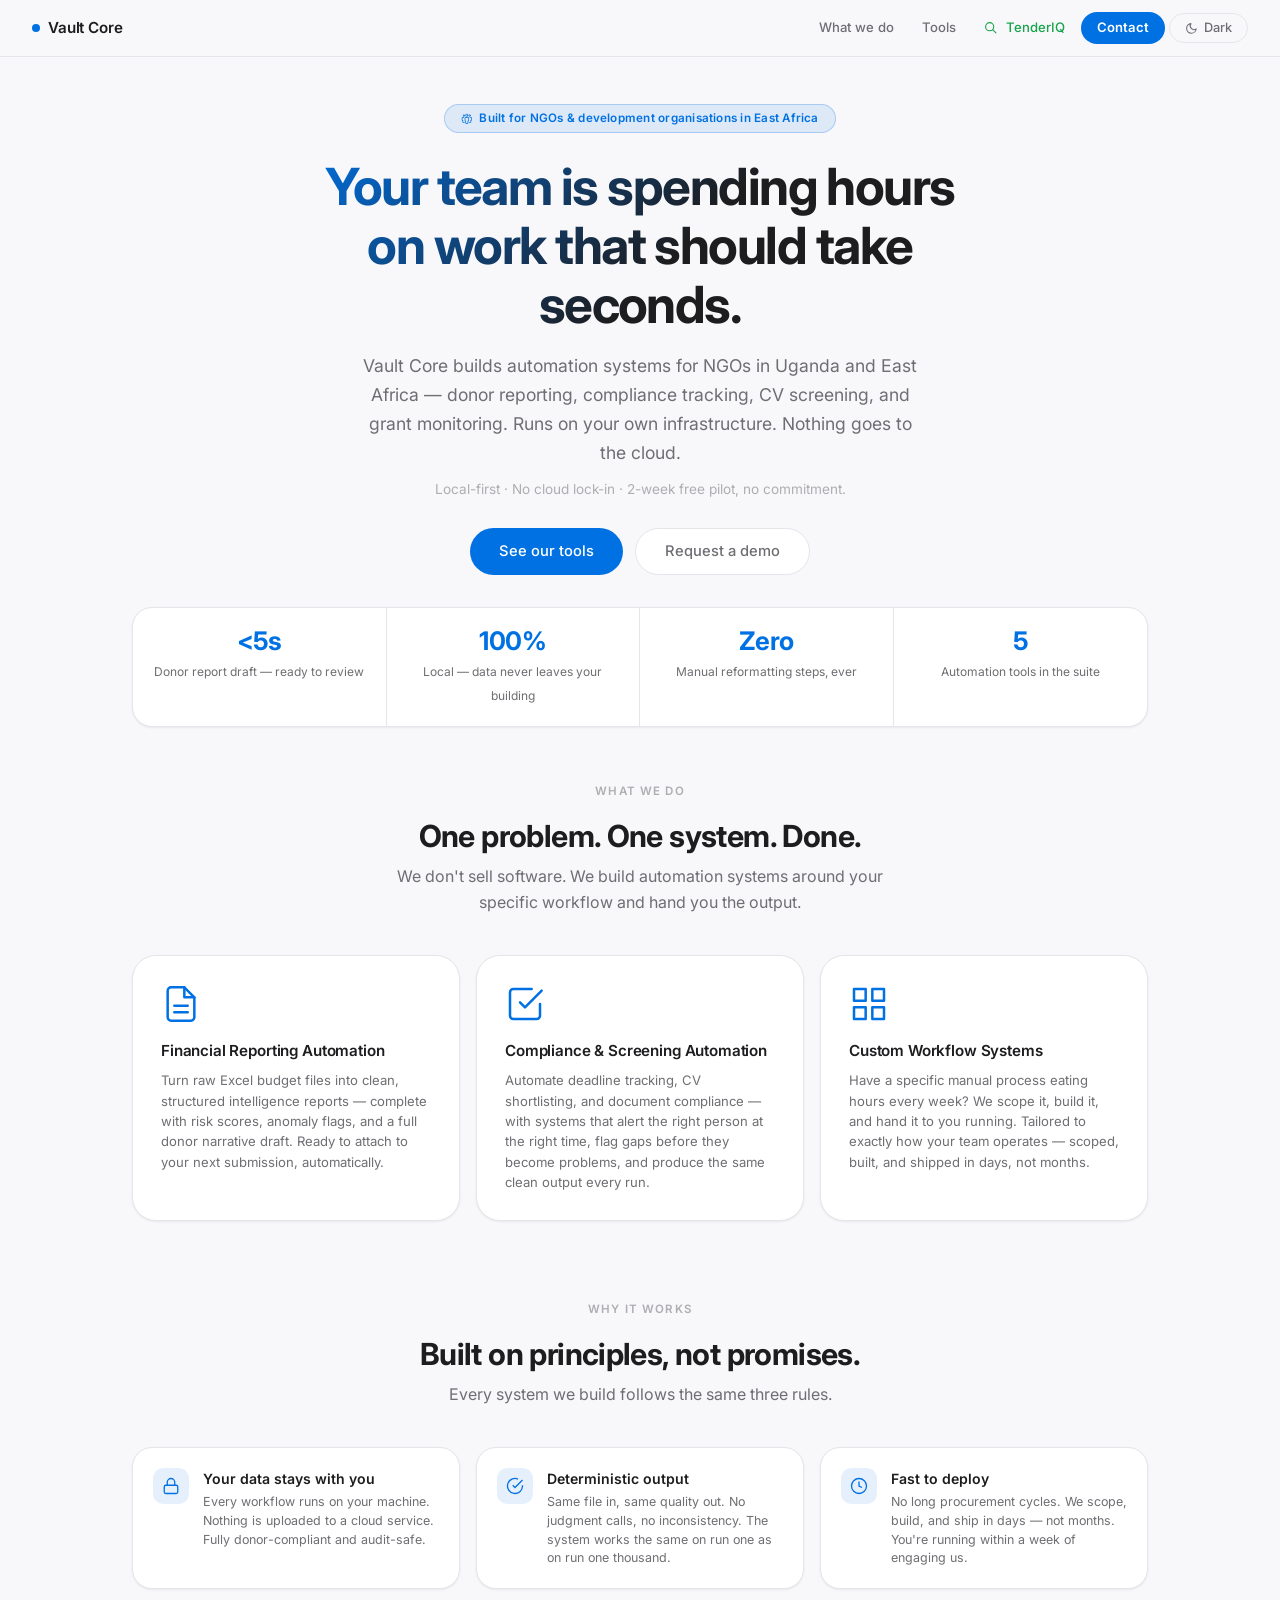
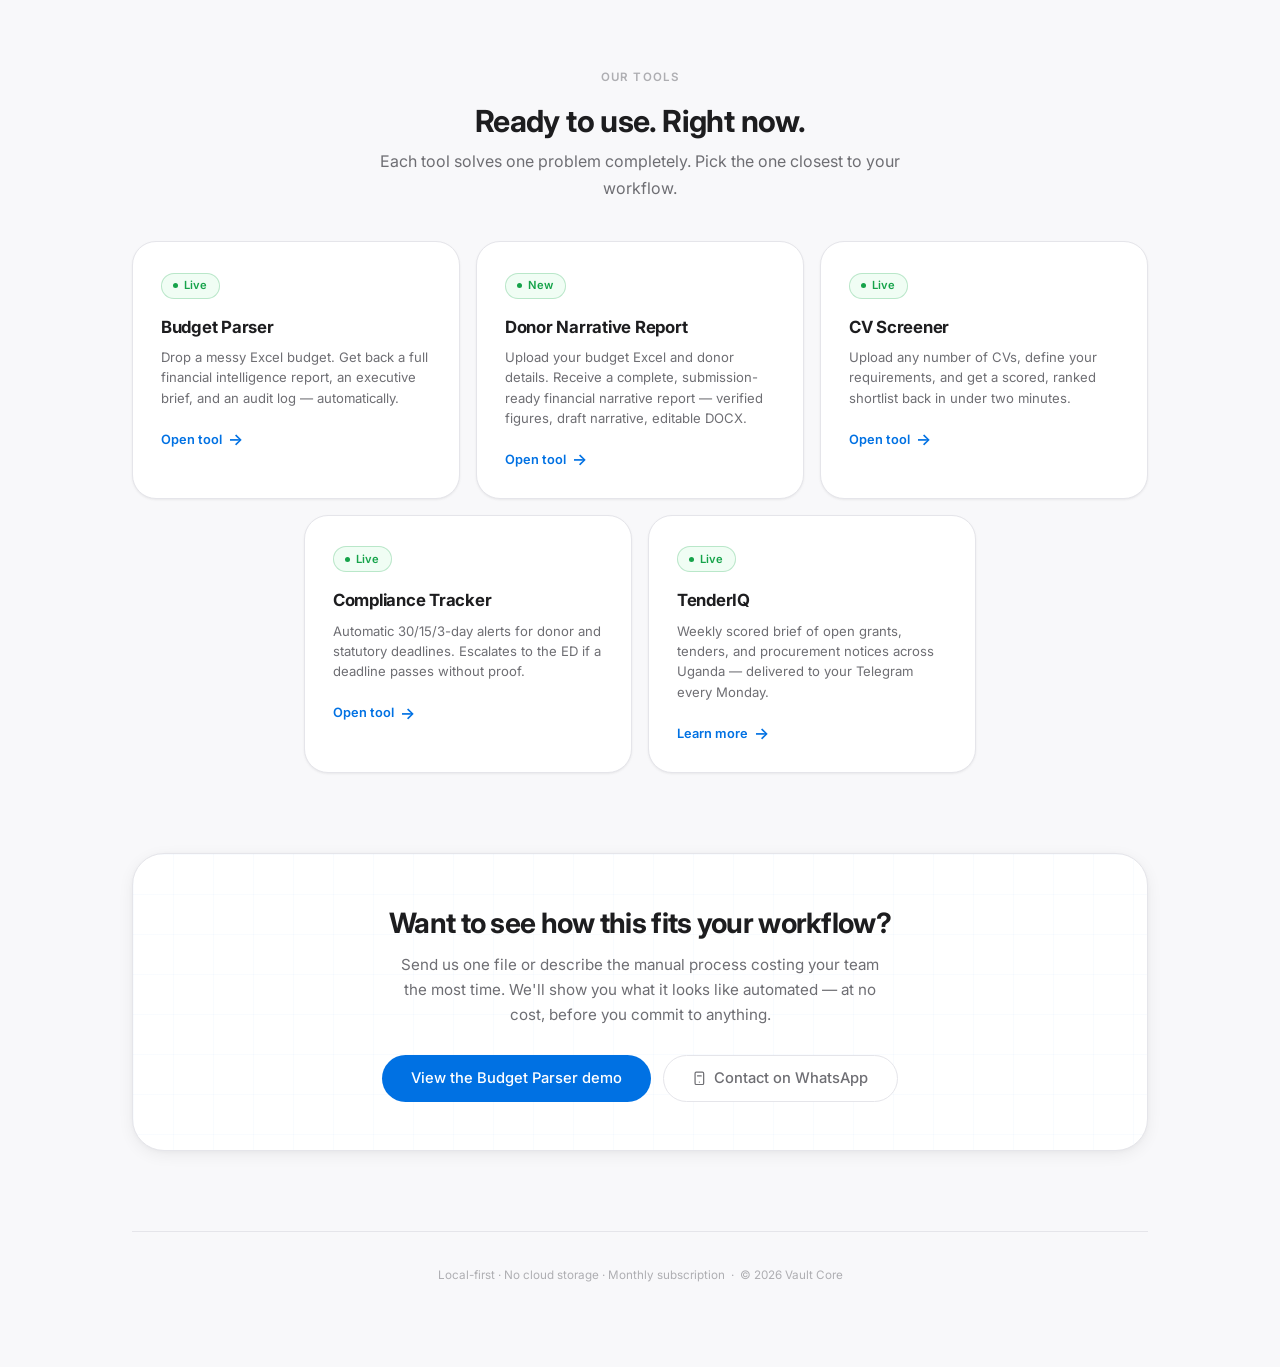
==== commit 2ceb4320: "Update links to point to budget-parser.html" ====
--- a/index.html
+++ b/index.html
@@ -107,7 +107,7 @@
     <h2 class="section-title reveal d1">Ready to use. Right now.</h2>
     <p class="section-sub reveal d2">Each tool solves one problem completely. Pick the one closest to your workflow.</p>
     <div class="products-grid">
-      <a href="https://alielgali44.github.io/Vault-Core/" class="product-card active reveal d1">
+      <a href="budget-parser.html" class="product-card active reveal d1">
         <span class="product-status status-live"><span class="status-dot"></span>Live</span>
         <h3>Budget Parser</h3>
         <p>Drop a messy Excel budget. Get back a full financial intelligence report, an executive brief, and an audit log — automatically.</p>
@@ -146,8 +146,12 @@
       <h2>Want to see how this fits your workflow?</h2>
       <p>Send us one file or describe the manual process costing your team the most time. We'll show you what it looks like automated — at no cost, before you commit to anything.</p>
       <div class="soft-cta-actions">
-        <a href="https://alielgali44.github.io/Vault-Core/" target="_blank" rel="noopener" class="btn-primary">View the Budget Parser demo</a>
-        <a href="https://wa.me/256726432203?text=Hi%2C+I%27d+like+to+discuss+automating+a+workflow" target="_blank" rel="noopener" class="btn-ghost">📲 Contact on WhatsApp</a>
+        <a href="budget-parser.html" target="_blank" rel="noopener" class="btn-primary">View the Budget Parser demo</a>
+        <a href="https://wa.me/256726432203?text=Hi%2C+I%27d+like+to+discuss+automating+a+workflow" target="_blank" rel="noopener" class="btn-ghost"><svg width="1em" height="1em" viewBox="0 0 24 24" fill="none" stroke="currentColor" stroke-width="2" stroke-linecap="round" stroke-linejoin="round" aria-hidden="true">
+  <rect x="5" y="2" width="14" height="20" rx="2" ry="2"/>
+  <line x1="12" y1="18" x2="12.01" y2="18"/>
+  <path d="M9 8h6"/>
+</svg> Contact on WhatsApp</a>
       </div>
     </div>
   </section>
--- a/css/shared.css
+++ b/css/shared.css
@@ -0,0 +1,344 @@
+/* ═══════════════════════════════════════
+   VAULT CORE — shared.css
+   Tokens · Base · Nav · Layout · Components
+   Loaded by every page.
+═══════════════════════════════════════ */
+
+/* ── 1. DESIGN TOKENS ─────────────────── */
+:root,
+[data-theme="light"] {
+  --bg:         #f8f8fa; --bg-rgb: 248,248,250;
+  --surface:    #ffffff; --surface-2: #f2f2f7;
+  --card-bg:    #ffffff;
+  --text-1:     #1d1d1f; --text-2: #6e6e73; --text-3: #aeaeb2;
+  --border:     #e5e5ea;
+  --accent:     #0071e3; --accent-h: #0064cc;
+  --accent-dim: rgba(0,113,227,.10);
+  --ok:         #16a34a; --ok-bg:  #f0fdf4;
+  --warning:    #d97706; --warning-bg: #fffbeb;
+  --red:        #dc2626; --red-bg: #fef2f2;
+  --sh-sm:  0 1px 3px rgba(0,0,0,.04), 0 1px 2px rgba(0,0,0,.03);
+  --sh-md:  0 4px 16px rgba(0,0,0,.06), 0 1px 4px rgba(0,0,0,.03);
+  --sh-lg:  0 12px 32px rgba(0,0,0,.09), 0 2px 8px rgba(0,0,0,.04);
+  --sh-hover: 0 20px 40px rgba(0,0,0,.12);
+  --step-line: #e5e5ea;
+}
+
+[data-theme="dark"] {
+  --bg:         #0a0a0b; --bg-rgb: 10,10,11;
+  --surface:    #1c1c1e; --surface-2: #2c2c2e;
+  --card-bg:    #1c1c1e;
+  --text-1:     #f5f5f7; --text-2: #98989d; --text-3: #636366;
+  --border:     #2c2c2e;
+  --accent:     #0a84ff; --accent-h: #409cff;
+  --accent-dim: rgba(10,132,255,.14);
+  --ok:         #4ade80; --ok-bg:  #0f2d1b;
+  --warning:    #fbbf24; --warning-bg: #2d2310;
+  --red:        #f87171; --red-bg: #2d1b1b;
+  --sh-sm:  0 1px 3px rgba(0,0,0,.4);
+  --sh-md:  0 4px 16px rgba(0,0,0,.5);
+  --sh-lg:  0 12px 32px rgba(0,0,0,.6);
+  --sh-hover: 0 20px 40px rgba(0,0,0,.7);
+  --step-line: #2c2c2e;
+}
+
+/* ── 2. RESET ─────────────────────────── */
+*, *::before, *::after { margin:0; padding:0; box-sizing:border-box; }
+
+/* ── 3. BASE ──────────────────────────── */
+html { scroll-behavior: smooth; }
+
+body {
+  font-family: 'Inter', -apple-system, BlinkMacSystemFont, system-ui, sans-serif;
+  background: var(--bg);
+  color: var(--text-1);
+  line-height: 1.5;
+  -webkit-font-smoothing: antialiased;
+  transition: background .3s, color .3s;
+  padding-bottom: env(safe-area-inset-bottom);
+}
+
+/* ── 4. ANIMATIONS ────────────────────── */
+.reveal {
+  opacity: 0;
+  transform: translateY(20px);
+  transition: opacity .6s cubic-bezier(.22,.68,0,1.2),
+              transform .6s cubic-bezier(.22,.68,0,1.2);
+}
+.reveal.in { opacity:1; transform:translateY(0); }
+.d1 { transition-delay:.08s; }
+.d2 { transition-delay:.16s; }
+.d3 { transition-delay:.24s; }
+.d4 { transition-delay:.32s; }
+
+/* ── 5. NAV ───────────────────────────── */
+.nav {
+  position:fixed; top:0; left:0; right:0; z-index:200;
+  backdrop-filter: blur(24px) saturate(180%);
+  -webkit-backdrop-filter: blur(24px) saturate(180%);
+  background: rgba(var(--bg-rgb),.82);
+  border-bottom: .5px solid var(--border);
+  padding: .75rem 2rem;
+  display:flex; justify-content:space-between; align-items:center;
+}
+
+.nav-brand {
+  font-size:.95rem; font-weight:600; letter-spacing:-.01em;
+  color:var(--text-1); text-decoration:none;
+  display:flex; align-items:center; gap:.5rem;
+}
+/* TenderIQ split brand */
+.nav-brand-name { font-size:.95rem; font-weight:700; letter-spacing:-.02em; color:var(--text-1); }
+.nav-brand-by   { font-size:.72rem; font-weight:400; color:var(--text-3); letter-spacing:.01em; }
+
+.brand-pulse {
+  width:8px; height:8px; border-radius:50%;
+  background: var(--accent);
+  animation: brand-pulse 2.4s ease-out infinite;
+}
+@keyframes brand-pulse {
+  0%   { box-shadow: 0 0 0 0 rgba(0,113,227,.55); }
+  70%  { box-shadow: 0 0 0 7px rgba(0,113,227,0); }
+  100% { box-shadow: 0 0 0 0 rgba(0,113,227,0); }
+}
+[data-theme="dark"] .brand-pulse { animation-name: brand-pulse-dk; }
+@keyframes brand-pulse-dk {
+  0%   { box-shadow: 0 0 0 0 rgba(10,132,255,.55); }
+  70%  { box-shadow: 0 0 0 7px rgba(10,132,255,0); }
+  100% { box-shadow: 0 0 0 0 rgba(10,132,255,0); }
+}
+
+.nav-right,
+.nav-links { display:flex; align-items:center; gap:.25rem; }
+
+.nav-link {
+  font-size:.82rem; font-weight:500; color:var(--text-2);
+  text-decoration:none; padding:.35rem .75rem; border-radius:980px;
+  transition: color .2s, background .2s; white-space:nowrap;
+  display:flex; align-items:center; gap:.35rem;
+}
+.nav-link svg { width:13px; height:13px; stroke:currentColor; stroke-width:2; fill:none; flex-shrink:0; }
+.nav-link:hover { color:var(--text-1); background:var(--surface-2); }
+@media (max-width:500px) { .nav-link-label { display:none; } }
+
+.nav-back {
+  font-size:.82rem; font-weight:500; color:var(--text-3);
+  text-decoration:none; padding:.35rem .75rem; border-radius:980px;
+  border:.5px solid var(--border);
+  transition: color .2s, border-color .2s;
+}
+.nav-back:hover { color:var(--text-2); border-color:var(--text-3); }
+
+.nav-cta {
+  font-size:.82rem; font-weight:600;
+  background:var(--accent); color:#fff;
+  text-decoration:none; padding:.38rem 1rem; border-radius:980px;
+  transition: background .18s;
+}
+.nav-cta:hover { background:var(--accent-h); }
+
+.theme-toggle {
+  background:transparent; border:.5px solid var(--border);
+  padding:.38rem .95rem; border-radius:980px;
+  font-size:.8rem; font-weight:500; cursor:pointer;
+  color:var(--text-2); font-family:inherit;
+  display:inline-flex; align-items:center; gap:.35rem;
+  transition: background .2s, color .2s;
+}
+.theme-toggle:hover { background:var(--border); color:var(--text-1); }
+
+/* ── 6. LAYOUT ────────────────────────── */
+.container {
+  max-width:1080px; margin:0 auto;
+  padding: 6.5rem 2rem 5rem;
+}
+section { margin-bottom: 5rem; }
+
+.section-eyebrow {
+  text-align:center; font-size:.72rem; font-weight:600;
+  text-transform:uppercase; letter-spacing:.1em;
+  color:var(--text-3); margin-bottom:1rem;
+}
+.section-title {
+  text-align:center; font-size:1.9rem; font-weight:700;
+  letter-spacing:-.02em; margin-bottom:.5rem; line-height:1.25;
+}
+.section-sub {
+  text-align:center; font-size:1rem; color:var(--text-2);
+  max-width:520px; margin:0 auto 2.5rem; line-height:1.65;
+}
+
+/* ── 7. HERO ──────────────────────────── */
+.hero { text-align:center; max-width:720px; margin:0 auto 2rem; }
+
+.badge {
+  display:inline-flex; align-items:center; gap:.4rem;
+  background:var(--accent-dim); border:.5px solid rgba(0,113,227,.25);
+  color:var(--accent); padding:.3rem 1rem; border-radius:980px;
+  font-size:.73rem; font-weight:600; letter-spacing:.02em;
+  margin-bottom:1.5rem;
+}
+[data-theme="dark"] .badge { border-color:rgba(10,132,255,.3); }
+
+.hero h1 {
+  font-size:3rem; font-weight:700; letter-spacing:-.03em;
+  line-height:1.15; margin-bottom:1.1rem;
+  background: linear-gradient(135deg, var(--accent) 0%, var(--text-1) 55%);
+  -webkit-background-clip:text; -webkit-text-fill-color:transparent;
+  background-clip:text;
+}
+.hero-lead {
+  font-size:1.1rem; color:var(--text-2); line-height:1.65;
+  margin-bottom:.75rem; max-width:560px; margin-left:auto; margin-right:auto;
+}
+.hero-note  { font-size:.85rem; color:var(--text-3); margin-bottom:1.75rem; }
+.hero-actions { display:flex; gap:.75rem; justify-content:center; flex-wrap:wrap; margin-top:1.75rem; }
+
+/* ── 8. BUTTONS ───────────────────────── */
+.btn-primary {
+  display:inline-flex; align-items:center; gap:.45rem;
+  background:var(--accent); color:#fff; text-decoration:none;
+  padding:.72rem 1.8rem; border-radius:980px;
+  font-weight:500; font-size:.92rem;
+  transition: background .18s, transform .12s;
+}
+.btn-primary:hover { background:var(--accent-h); transform:scale(1.025); }
+
+.btn-ghost {
+  display:inline-flex; align-items:center; gap:.45rem;
+  background:var(--surface); color:var(--text-2); text-decoration:none;
+  padding:.72rem 1.8rem; border-radius:980px;
+  border:.5px solid var(--border); font-weight:500; font-size:.92rem;
+  transition: border-color .2s, color .2s;
+}
+.btn-ghost:hover { border-color:var(--accent); color:var(--accent); }
+
+/* ── 9. PROOF STRIP ───────────────────── */
+.proof-strip {
+  display:flex; flex-wrap:wrap;
+  background:var(--surface); border:.5px solid var(--border);
+  border-radius:1.25rem; box-shadow:var(--sh-sm);
+  margin:2rem 0 3.5rem; overflow:hidden;
+}
+.proof-item {
+  flex:1 1 160px; text-align:center; padding:1.25rem 1rem;
+  border-right:.5px solid var(--border);
+}
+.proof-item:last-child { border-right:none; }
+.proof-num {
+  display:block; font-size:1.6rem; font-weight:700;
+  letter-spacing:-.02em; color:var(--accent); line-height:1; margin-bottom:.3rem;
+}
+.proof-label { font-size:.75rem; color:var(--text-2); }
+
+/* ── 10. STEP CARDS (standard) ────────── */
+.steps-row {
+  display:grid; grid-template-columns:repeat(3,1fr); gap:1rem; position:relative;
+}
+.steps-row::before {
+  content:''; position:absolute;
+  top:1.1rem; left:calc(16.66% + 1rem); right:calc(16.66% + 1rem);
+  height:1px; background:var(--border); z-index:0;
+}
+.step-card {
+  background:var(--card-bg); border:.5px solid var(--border);
+  border-radius:1.5rem; padding:1.75rem; box-shadow:var(--sh-sm);
+  position:relative; z-index:1;
+  transition: border-color .2s, transform .2s, box-shadow .2s;
+}
+.step-card:hover { border-color:var(--accent); transform:translateY(-3px); box-shadow:var(--sh-md); }
+.step-card h3 { font-size:.95rem; font-weight:600; margin-bottom:.45rem; }
+.step-card p  { font-size:.82rem; color:var(--text-2); line-height:1.6; }
+
+/* ── 11. FEATURE GRID ─────────────────── */
+.feature-grid { display:grid; grid-template-columns:repeat(2,1fr); gap:1rem; }
+.feature-card {
+  background:var(--card-bg); border:.5px solid var(--border);
+  border-radius:1.5rem; padding:1.75rem; box-shadow:var(--sh-sm);
+  display:flex; align-items:flex-start; gap:1rem;
+  transition: border-color .2s, transform .2s, box-shadow .2s;
+}
+.feature-card:hover { border-color:var(--accent); transform:translateY(-3px); box-shadow:var(--sh-md); }
+.feature-icon {
+  flex-shrink:0; width:40px; height:40px; border-radius:10px;
+  background:var(--accent-dim); display:flex; align-items:center; justify-content:center;
+}
+.feature-icon svg { width:20px; height:20px; stroke:var(--accent); stroke-width:1.75; fill:none; }
+.feature-card h3 { font-size:.95rem; font-weight:600; margin-bottom:.35rem; }
+.feature-card p  { font-size:.82rem; color:var(--text-2); line-height:1.55; }
+
+/* ── 12. CTA BLOCK ────────────────────── */
+.cta-block {
+  background:var(--surface); border:.5px solid var(--border);
+  border-radius:2rem; padding:3rem 2rem; text-align:center;
+  box-shadow:var(--sh-md); position:relative; overflow:hidden;
+}
+.cta-block::before {
+  content:''; position:absolute; inset:0;
+  background-image:
+    linear-gradient(rgba(0,113,227,.025) 1px,transparent 1px),
+    linear-gradient(90deg,rgba(0,113,227,.025) 1px,transparent 1px);
+  background-size:40px 40px; pointer-events:none;
+}
+.cta-block h2 {
+  position:relative; font-size:1.75rem; font-weight:700;
+  letter-spacing:-.025em; margin-bottom:.5rem;
+}
+.cta-block p {
+  position:relative; color:var(--text-2); font-size:.95rem;
+  max-width:460px; margin:0 auto 1.75rem; line-height:1.65;
+}
+.cta-actions {
+  position:relative; display:flex; gap:.75rem; justify-content:center; flex-wrap:wrap;
+}
+
+/* ── 13. TAGS ─────────────────────────── */
+.tag {
+  font-size:.65rem; font-weight:500; padding:.2rem .55rem;
+  border-radius:980px; border:.5px solid transparent;
+  display:inline-flex; align-items:center; gap:.25rem;
+}
+.tag svg { width:.9em; height:.9em; flex-shrink:0; }
+.tag-blue  { background:var(--accent-dim); color:var(--accent); border-color:rgba(0,113,227,.2); }
+.tag-red   { background:var(--red-bg);     color:var(--red);    border-color:rgba(220,38,38,.2); }
+.tag-green { background:var(--ok-bg);      color:var(--ok);     border-color:rgba(22,163,74,.2); }
+.tag-amber { background:var(--warning-bg); color:var(--warning);border-color:rgba(217,119,6,.2); }
+
+/* ── 14. STATUS BADGE ─────────────────── */
+.status-badge {
+  display:inline-flex; align-items:center; gap:.35rem;
+  font-size:.7rem; font-weight:600; padding:.22rem .7rem;
+  border-radius:980px; letter-spacing:.02em;
+}
+.status-dot {
+  width:5px; height:5px; border-radius:50%; background:currentColor;
+  animation: dot-pulse 2s ease-in-out infinite;
+}
+@keyframes dot-pulse { 0%,100%{opacity:1} 50%{opacity:.3} }
+
+/* ── 15. FOOTER ───────────────────────── */
+footer {
+  margin-top:3rem; text-align:center;
+  font-size:.73rem; color:var(--text-3);
+  border-top:.5px solid var(--border);
+  padding-top:2rem; line-height:2;
+}
+footer a { color:var(--text-3); text-decoration:none; transition:color .2s; }
+footer a:hover { color:var(--accent); }
+
+/* ── 16. RESPONSIVE (shared) ──────────── */
+@media (max-width:768px) {
+  .steps-row    { grid-template-columns:1fr; }
+  .steps-row::before { display:none; }
+  .feature-grid { grid-template-columns:1fr; }
+}
+@media (max-width:600px) {
+  .container    { padding:5.5rem 1.1rem 4rem; }
+  .hero h1      { font-size:2rem; }
+  .section-title{ font-size:1.5rem; }
+  .hero-lead    { font-size:1rem; }
+  .nav          { padding:.7rem 1.1rem; }
+  .proof-strip  { border-radius:1rem; }
+  .proof-item   { border-right:none; border-bottom:.5px solid var(--border); }
+  .proof-item:last-child { border-bottom:none; }
+}
--- a/css/home.css
+++ b/css/home.css
@@ -0,0 +1,110 @@
+/* ═══════════════════════════════════════
+   css/home.css
+   Styles unique to index.html (hub page)
+═══════════════════════════════════════ */
+
+/* ── HERO ─────────────────────────────── */
+.hero { max-width:720px; }
+.hero h1 { font-size:3.2rem; }
+
+/* ── PILLARS ──────────────────────────── */
+.pillars { display:grid; grid-template-columns:repeat(3,1fr); gap:1rem; }
+
+.pillar-card {
+  background:var(--card-bg); border:.5px solid var(--border);
+  border-radius:1.5rem; padding:1.75rem; box-shadow:var(--sh-sm);
+  transition: border-color .2s, transform .2s, box-shadow .2s;
+}
+.pillar-card:hover { border-color:var(--accent); transform:translateY(-3px); box-shadow:var(--sh-md); }
+.pillar-icon { width:40px; height:40px; margin-bottom:1rem; stroke:var(--accent); stroke-width:1.5; fill:none; display:block; }
+.pillar-card h3 { font-size:.95rem; font-weight:600; margin-bottom:.45rem; letter-spacing:-.01em; }
+.pillar-card p  { font-size:.82rem; color:var(--text-2); line-height:1.55; }
+
+/* ── TRUST ROW ────────────────────────── */
+.trust-row { display:grid; grid-template-columns:repeat(3,1fr); gap:1rem; }
+
+.trust-item {
+  display:flex; align-items:flex-start; gap:.85rem;
+  background:var(--surface); border:.5px solid var(--border);
+  border-radius:1.25rem; padding:1.25rem; box-shadow:var(--sh-sm);
+}
+.trust-icon {
+  flex-shrink:0; width:36px; height:36px; border-radius:10px;
+  background:var(--accent-dim); display:flex; align-items:center; justify-content:center;
+}
+.trust-icon svg { width:18px; height:18px; stroke:var(--accent); stroke-width:1.75; fill:none; }
+.trust-item h4 { font-size:.88rem; font-weight:600; margin-bottom:.25rem; }
+.trust-item p  { font-size:.78rem; color:var(--text-2); line-height:1.5; }
+
+/* ── PRODUCTS GRID ────────────────────── */
+.products-grid { display:grid; grid-template-columns:repeat(3,1fr); gap:1rem; }
+
+.product-card {
+  background:var(--card-bg); border:.5px solid var(--border);
+  border-radius:1.5rem; padding:1.75rem; box-shadow:var(--sh-sm);
+  text-decoration:none; color:inherit; display:block;
+  transition: border-color .2s, transform .2s, box-shadow .2s;
+  position:relative; overflow:hidden;
+}
+.product-card.active:hover { border-color:var(--accent); transform:translateY(-3px); box-shadow:var(--sh-md); }
+.product-card.inactive     { cursor:default; opacity:.72; }
+
+.product-status {
+  display:inline-flex; align-items:center; gap:.35rem;
+  font-size:.7rem; font-weight:600; padding:.22rem .7rem;
+  border-radius:980px; margin-bottom:1rem; letter-spacing:.02em;
+}
+.status-live  { background:var(--ok-bg);      color:var(--ok);     border:.5px solid rgba(22,163,74,.25); }
+.status-soon  { background:var(--surface-2);  color:var(--text-3); border:.5px solid var(--border); }
+.status-build { background:var(--warning-bg); color:var(--warning);border:.5px solid rgba(217,119,6,.25); }
+.status-live .status-dot { animation: dot-pulse 2s ease-in-out infinite; }
+
+.product-card h3    { font-size:1.05rem; font-weight:700; margin-bottom:.45rem; letter-spacing:-.015em; }
+.product-card p     { font-size:.82rem; color:var(--text-2); line-height:1.55; margin-bottom:1.1rem; }
+.product-link       { display:inline-flex; align-items:center; gap:.35rem; font-size:.8rem; font-weight:600; color:var(--accent); transition: gap .15s; }
+.product-link-arrow { font-size:1rem; line-height:1; }
+.product-card.active:hover .product-link { gap:.6rem; }
+
+/* ── SOFT CTA (home variant) ──────────── */
+.soft-cta {
+  background:var(--surface); border:.5px solid var(--border);
+  border-radius:2rem; padding:3rem 2rem;
+  text-align:center; box-shadow:var(--sh-md);
+  position:relative; overflow:hidden;
+}
+.soft-cta::before {
+  content:''; position:absolute; inset:0;
+  background-image:
+    linear-gradient(rgba(0,113,227,.025) 1px,transparent 1px),
+    linear-gradient(90deg,rgba(0,113,227,.025) 1px,transparent 1px);
+  background-size:40px 40px; pointer-events:none;
+}
+.soft-cta h2 { position:relative; font-size:1.75rem; font-weight:700; letter-spacing:-.025em; margin-bottom:.5rem; }
+.soft-cta p  { position:relative; color:var(--text-2); font-size:.95rem; max-width:480px; margin:0 auto 1.75rem; line-height:1.65; }
+.soft-cta-actions { position:relative; display:flex; gap:.75rem; justify-content:center; flex-wrap:wrap; }
+
+/* ── RESPONSIVE ───────────────────────── */
+@media (max-width:840px) {
+  .pillars       { grid-template-columns:1fr; }
+  .trust-row     { grid-template-columns:1fr; }
+  .products-grid { grid-template-columns:1fr; }
+}
+@media (max-width:600px) {
+  .hero h1 { font-size:2.1rem; }
+  .nav-link { display:none; }
+}
+
+/* 5th card reveal delay */
+.d5 { transition-delay:.40s; }
+
+/* 5-card products grid: keep 3-col, last 2 cards get auto-centering on wide screens */
+@media (min-width:841px) {
+  .products-grid {
+    grid-template-columns: repeat(6, 1fr);
+  }
+  .products-grid .product-card:nth-child(1) { grid-column: span 2; }
+  .products-grid .product-card:nth-child(2) { grid-column: span 2; }
+  .products-grid .product-card:nth-child(3) { grid-column: span 2; }
+  .products-grid .product-card:nth-child(4) { grid-column: 2 / span 2; }
+  .products-grid .product-card:nth-child(5) { grid-column: span 2; }
+}
